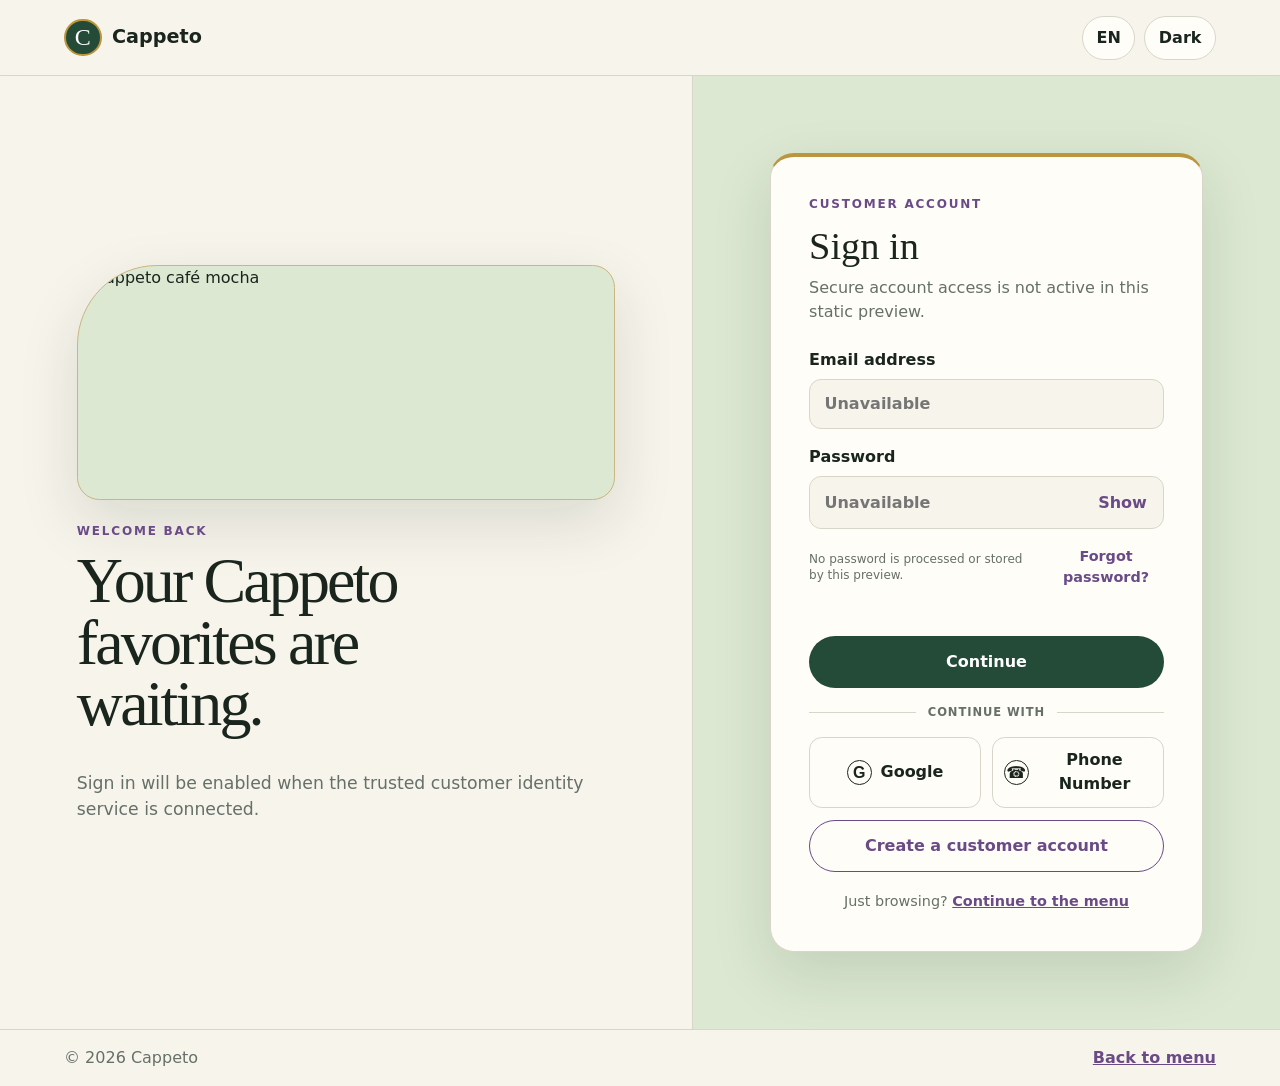
==== login.html @ 5b129218 "Harden storefront authentication and browser security" ====
<!doctype html>
<html lang="en" data-theme="light">
<head>
<meta charset="utf-8">
<meta name="viewport" content="width=device-width,initial-scale=1,viewport-fit=cover">
<meta http-equiv="Content-Security-Policy" content="default-src 'self'; img-src 'self' https://unike0dd.github.io data:; connect-src 'self' https://unike0dd.github.io; script-src 'self'; style-src 'self'; font-src 'self'; object-src 'none'; base-uri 'none'; form-action 'self'; upgrade-insecure-requests">
<meta name="referrer" content="strict-origin-when-cross-origin">
<meta name="theme-color" content="#f7f4eb">
<meta name="application-name" content="Cappeto Consumer">
<meta name="author" content="Cappeto">
<meta name="format-detection" content="telephone=no">
<meta name="color-scheme" content="light dark">
<meta name="description" content="Sign in to the inclusive bilingual Cappeto ordering experience for local food businesses.">
<meta name="robots" content="noindex,nofollow,noarchive">
<meta property="og:type" content="website">
<meta property="og:site_name" content="Cappeto">
<meta property="og:title" content="Cappeto · Customer sign in">
<meta property="og:description" content="Sign in to continue your Cappeto customer experience.">
<meta property="og:url" content="https://unike0dd.github.io/capetto-end-consumers/login.html">
<meta property="og:image" content="https://unike0dd.github.io/cappeto/assets/products/04-cappeto-cafe-mocha.webp">
<meta name="twitter:card" content="summary_large_image">
<link rel="canonical" href="https://unike0dd.github.io/capetto-end-consumers/login.html">
<title>Cappeto · Customer sign in</title>
<link rel="stylesheet" href="login.css?v=auth-boundary-3">
<link rel="stylesheet" href="adaptive.css?v=adaptive-1">
<script src="adaptive.js?v=adaptive-1" defer></script>
<script src="login.js?v=auth-boundary-3" defer></script>
</head>
<body>
<a class="skip" href="#loginCard" data-i18n="skip">Skip to sign in</a>
<header>
<a class="brand" href="./" aria-label="Cappeto home"><span>C</span><strong>Cappeto</strong></a>
<div class="preferences" aria-label="Display preferences">
<button id="language" type="button" aria-pressed="false" aria-label="Cambiar a español">EN</button>
<button id="theme" type="button" aria-pressed="false" aria-label="Switch to dark mode">Light</button>
</div>
</header>
<main>
<section class="welcome" aria-labelledby="welcomeTitle">
<div class="photo"><img src="https://unike0dd.github.io/cappeto/assets/products/04-cappeto-cafe-mocha.webp" alt="Cappeto café mocha" fetchpriority="high"></div>
<div class="welcome-copy">
<p class="eyebrow" data-i18n="eyebrow">WELCOME BACK</p>
<h1 id="welcomeTitle">Your Cappeto favorites are waiting.</h1>
<p data-i18n="welcomeCopy">Sign in to review your bag, save favorites, and enjoy a quicker checkout when customer accounts become available.</p>
</div>
</section>
<section class="panel">
<form class="card" id="loginCard" novalidate>
<div class="heading"><p class="eyebrow" data-i18n="account">CUSTOMER ACCOUNT</p><h2 data-i18n="signIn">Sign in</h2><p data-i18n="instruction">Enter the email and password connected to your account.</p></div>
<label><span data-i18n="email">Email address</span><input id="email" name="email" type="email" autocomplete="username" inputmode="email" required placeholder="you@example.com"></label>
<label><span data-i18n="password">Password</span><span class="password"><input id="password" name="password" type="password" autocomplete="current-password" minlength="8" required placeholder="Enter your password"><button id="showPassword" type="button" data-i18n="show" aria-label="Show password">Show</button></span></label>
<div class="options"><span class="session-note" data-i18n="sessionOnly">For your protection, sign-in lasts for this browser session only.</span><button class="text" id="forgot" type="button" data-i18n="forgot">Forgot password?</button></div>
<p class="message" id="message" role="status" aria-live="polite"></p>
<button class="primary" type="submit" data-i18n="continue">Continue</button>
<div class="divider provider-divider"><span data-i18n="continueWith">CONTINUE WITH</span></div>
<div class="provider-options" aria-label="Other sign-in methods">
  <button class="provider" id="googleLogin" type="button"><span class="provider-mark google-mark" aria-hidden="true">G</span><span data-i18n="google">Google</span></button>
  <button class="provider" id="phoneLogin" type="button"><span class="provider-mark" aria-hidden="true">☎</span><span data-i18n="phone">Phone Number</span></button>
</div>
<button class="secondary" id="create" type="button" data-i18n="create">Create a customer account</button>
<p class="browse"><span data-i18n="noAccount">Just browsing?</span> <a href="./" data-i18n="menu">Continue to the menu</a></p>
</form>
</section>
</main>
<footer><span>© 2026 Cappeto</span><a href="./" data-i18n="back">Back to menu</a></footer>
</body></html>
---- login.css ----
:root{--bg:#f7f4eb;--surface:#fffdf7;--ink:#19251d;--muted:#657068;--green:#234b38;--soft:#dce8d1;--purple:#6a4b87;--gold:#bc953f;--line:#d8d6c9;--danger:#a12d2d;--shadow:0 22px 60px rgba(27,44,34,.13)}*{box-sizing:border-box}html{min-height:100%;color-scheme:light}body{min-height:100vh;margin:0;background:var(--bg);color:var(--ink);font-family:Inter,ui-sans-serif,system-ui,-apple-system,"Segoe UI",sans-serif;line-height:1.5}button,input{font:inherit}.skip{position:fixed;top:-5rem;left:1rem;z-index:10;padding:.75rem 1rem;background:var(--ink);color:var(--surface);border-radius:.6rem}.skip:focus{top:1rem}header{min-height:4.75rem;display:flex;align-items:center;justify-content:space-between;gap:1rem;padding:.8rem clamp(1rem,5vw,4.5rem);border-bottom:1px solid var(--line);background:color-mix(in srgb,var(--bg) 92%,transparent);backdrop-filter:blur(15px)}.brand{display:flex;align-items:center;gap:.65rem;color:var(--ink);text-decoration:none;font-size:1.2rem}.brand span{background-repeat:no-repeat;background-position:center;background-size:cover;display:grid;place-items:center;width:2.35rem;height:2.35rem;border-radius:50%;background:var(--green);color:#fff;border:2px solid var(--gold);font:1.5rem Georgia,serif}.preferences{display:flex;gap:.55rem}.preferences button,.password button,.text{border:0;cursor:pointer;color:var(--ink)}.preferences button{min-height:2.75rem;padding:.55rem .85rem;border:1px solid var(--line);border-radius:99px;background:var(--surface);font-weight:700}main{min-height:calc(100vh - 8.5rem);display:grid;grid-template-columns:minmax(20rem,1fr) minmax(23rem,.85fr);max-width:1400px;margin:auto}.welcome,.panel{padding:clamp(2rem,6vw,6rem)}.welcome{display:flex;flex-direction:column;justify-content:center;gap:1.35rem}.eyebrow{margin:0 0 .65rem;color:var(--purple);font-size:.75rem;font-weight:850;letter-spacing:.15em}.welcome h1{max-width:11ch;margin:0 0 1.2rem;font:clamp(2.7rem,5vw,5.7rem)/.96 Georgia,serif;letter-spacing:-.045em}.welcome-copy>p:not(.eyebrow){max-width:37rem;color:var(--muted);font-size:1.08rem}.photo{max-width:38rem;aspect-ratio:16/7;margin-top:0;overflow:hidden;border:1px solid color-mix(in srgb,var(--gold) 50%,var(--line));border-radius:5rem 1.4rem 1.4rem 1.4rem;box-shadow:var(--shadow);background:var(--soft)}.photo img{width:100%;height:100%;object-fit:cover}.welcome-copy{display:flex;flex-direction:column}.welcome-copy h1{order:1}.welcome-copy .eyebrow{order:0}.welcome-copy>p:last-child{order:2}.panel{display:grid;place-items:center;background:var(--soft);border-left:1px solid var(--line)}.card{width:min(100%,31rem);padding:clamp(1.4rem,4vw,2.4rem);background:var(--surface);border:1px solid var(--line);border-top:4px solid var(--gold);border-radius:1.5rem;box-shadow:var(--shadow)}.heading h2{margin:.1rem 0 .5rem;font:2.4rem Georgia,serif}.heading>p:last-child{color:var(--muted);margin:0 0 1.5rem}.card>label{display:grid;gap:.45rem;margin:1rem 0;font-weight:750}.card input[type=email],.card input[type=password]{width:100%;min-height:3.15rem;padding:.75rem .9rem;border:1px solid var(--line);border-radius:.75rem;background:var(--bg);color:var(--ink)}input:focus-visible,button:focus-visible,a:focus-visible{outline:3px solid color-mix(in srgb,var(--purple) 38%,transparent);outline-offset:2px}.password{display:grid;grid-template-columns:1fr auto;align-items:center;border:1px solid var(--line);border-radius:.75rem;background:var(--bg);overflow:hidden}.password input[type=password],.password input[type=text]{border:0}.password button{height:100%;padding:0 1rem;background:transparent;font-weight:750;color:var(--purple)}.options{display:flex;align-items:center;justify-content:space-between;gap:1rem;margin:.8rem 0 1rem;font-size:.9rem}.text{background:transparent;color:var(--purple);font-weight:750}.message{min-height:1.5rem;margin:.4rem 0;color:var(--danger);font-size:.9rem}.primary,.secondary{width:100%;min-height:3.2rem;padding:.75rem 1rem;border-radius:99px;font-weight:800;cursor:pointer}.primary{border:0;background:var(--green);color:#fff}.primary:hover{background:var(--purple)}.secondary{border:1px solid var(--purple);background:transparent;color:var(--purple)}.divider{display:flex;align-items:center;gap:.75rem;margin:1rem 0;color:var(--muted);font-size:.85rem}.divider:before,.divider:after{content:"";height:1px;flex:1;background:var(--line)}.provider-divider span{font-size:.72rem;font-weight:800;letter-spacing:.08em;white-space:nowrap}.browse{text-align:center;color:var(--muted);font-size:.9rem;margin:1.2rem 0 0}.browse a,footer a{color:var(--purple);font-weight:750}footer{display:flex;justify-content:space-between;gap:1rem;padding:1rem clamp(1rem,5vw,4.5rem);color:var(--muted);border-top:1px solid var(--line)}html[data-theme=dark]{--bg:#101812;--surface:#19241c;--ink:#f5f1e7;--muted:#b7c0b8;--green:#5e936e;--soft:#293e2e;--purple:#c09bdc;--gold:#d2ae59;--line:#3c4b40;--danger:#ffaaaa;--shadow:0 22px 60px rgba(0,0,0,.34);color-scheme:dark}@media(max-width:850px){main{grid-template-columns:1fr}.welcome{padding-bottom:2rem}.welcome h1{font-size:clamp(2.7rem,9vw,4.8rem)}.photo{aspect-ratio:16/6}.panel{border-left:0;border-top:1px solid var(--line);padding-top:2.5rem}}@media(max-width:480px){header{align-items:flex-start}.brand strong{display:none}.preferences{flex-wrap:wrap;justify-content:flex-end}.preferences button{font-size:.78rem;padding:.5rem .65rem}.welcome,.panel{padding:2rem 1rem}.photo{aspect-ratio:4/3;border-radius:3rem 1rem 1rem}.card{padding:1.25rem}.options{align-items:flex-start;flex-direction:column}.welcome h1{font-size:3rem}footer{flex-direction:column;text-align:center}}@media(prefers-reduced-motion:reduce){*{scroll-behavior:auto!important;transition:none!important}}@media(forced-colors:active){.primary,.secondary,.preferences button,.provider{border:2px solid ButtonText}}.provider-options{display:grid;grid-template-columns:repeat(2,minmax(0,1fr));gap:.65rem;margin-bottom:.8rem}.provider{display:flex;align-items:center;justify-content:center;gap:.55rem;width:100%;min-height:3rem;padding:.65rem .7rem;border:1px solid var(--line);border-radius:.8rem;background:var(--surface);color:var(--ink);font-weight:750;cursor:pointer}.provider:hover,.provider:focus-visible{border-color:var(--gold);background:var(--purple);color:#fff;box-shadow:inset 0 0 0 1px var(--gold)}.provider-mark{display:grid;place-items:center;flex:0 0 auto;width:1.55rem;height:1.55rem;border:1px solid currentColor;border-radius:50%;font-weight:850}.google-mark{font-family:Arial,sans-serif}.session-note{max-width:24rem;color:var(--muted);font-size:.75rem;line-height:1.35}@media(max-width:540px){.options{align-items:flex-start;flex-direction:column}.options .text{align-self:flex-end}.provider-options{grid-template-columns:1fr}}
---- adaptive.css ----
/* Shared responsive and zoom-reflow layer for storefront and sign-in */:root{--viewport-block:100dvh;--adaptive-gap:clamp(.75rem,2vw,1.5rem)}html{overflow-x:hidden;text-size-adjust:100%;-webkit-text-size-adjust:100%}body{min-width:0;overflow-x:hidden}img,svg{max-width:100%}button,a,input{min-width:0}.sr-only{position:absolute!important;width:1px!important;height:1px!important;padding:0!important;margin:-1px!important;overflow:hidden!important;clip:rect(0,0,0,0)!important;white-space:nowrap!important;border:0!important}.bag{display:inline-flex;align-items:center;justify-content:center;gap:.4rem}.bag-icon{width:1.35rem;height:1.35rem;fill:none;stroke:currentColor;stroke-width:1.8;stroke-linecap:round;stroke-linejoin:round;flex:none}.drawer{max-height:var(--viewport-block);max-height:100dvh;overflow:hidden;overscroll-behavior:contain}.bag-lines{min-height:0;overflow-y:auto!important;overscroll-behavior:contain;-webkit-overflow-scrolling:touch;scrollbar-gutter:stable}.drawer-head,.totals,.checkout,.drawer>.primary{flex:0 0 auto}
@media (max-width:1200px){.grid{grid-template-columns:repeat(3,minmax(0,1fr))}}
@media (max-width:900px){.grid{grid-template-columns:repeat(2,minmax(0,1fr))}.topbar{gap:.75rem}}
@media (max-width:760px){.drawer{inset:0 0 0 auto;width:min(100%,32rem);padding:max(1rem,env(safe-area-inset-top)) max(1rem,env(safe-area-inset-right)) max(1rem,env(safe-area-inset-bottom)) max(1rem,env(safe-area-inset-left))}.bag-lines{padding-block:.65rem}.topbar{max-width:100%}}
@media (max-width:480px){.grid{grid-template-columns:1fr}.bag{min-height:2.75rem}.menu{padding-inline:1rem}.drawer{width:100%}}
/* Browser zoom creates a smaller CSS viewport; these rules force clean 250% reflow. */@media (max-width:640px){.topbar{grid-template-columns:minmax(0,1fr) auto}main{min-width:0}.welcome,.panel{min-width:0}.card{max-width:100%}}
@media (max-width:360px){header{padding-inline:.65rem}.preferences{gap:.3rem}.preferences button{min-height:2.75rem;padding:.45rem .6rem}.welcome h1{font-size:clamp(2.25rem,15vw,3rem)}.card{border-radius:1rem}.options{width:100%}}
@media (orientation:landscape) and (max-height:600px){.drawer{height:100dvh}.welcome,.panel{padding-block:1.25rem}}
@media (prefers-reduced-motion:reduce){html{scroll-behavior:auto}.drawer{transition:none!important}}

/* Clean carousel navigation: one standalone chevron per side, no circular button treatment. */.carousel-arrow{width:3rem!important;height:4rem!important;border:0!important;border-radius:0!important;background:transparent!important;box-shadow:none!important;color:var(--green)!important;overflow:visible!important}.carousel-arrow svg{display:block!important;width:2.5rem!important;height:2.5rem!important;fill:none!important;stroke:currentColor!important;stroke-width:2!important;stroke-linecap:square!important;stroke-linejoin:miter!important}.carousel-arrow::before,.carousel-arrow::after{content:none!important;display:none!important}.carousel-arrow:not(:disabled):hover,.carousel-arrow:not(:disabled):focus-visible,.carousel-arrow.is-clicked{background:transparent!important;color:var(--purple)!important;box-shadow:none!important;transform:scale(1.08)!important}.carousel-arrow:focus-visible{outline:2px solid var(--gold)!important;outline-offset:4px!important}.carousel-arrow:disabled{background:transparent!important;box-shadow:none!important;opacity:.28!important}
@media(max-width:760px){.carousel-arrow{width:3rem!important;height:4rem!important}.carousel-arrow svg{width:2.25rem!important;height:2.25rem!important}}
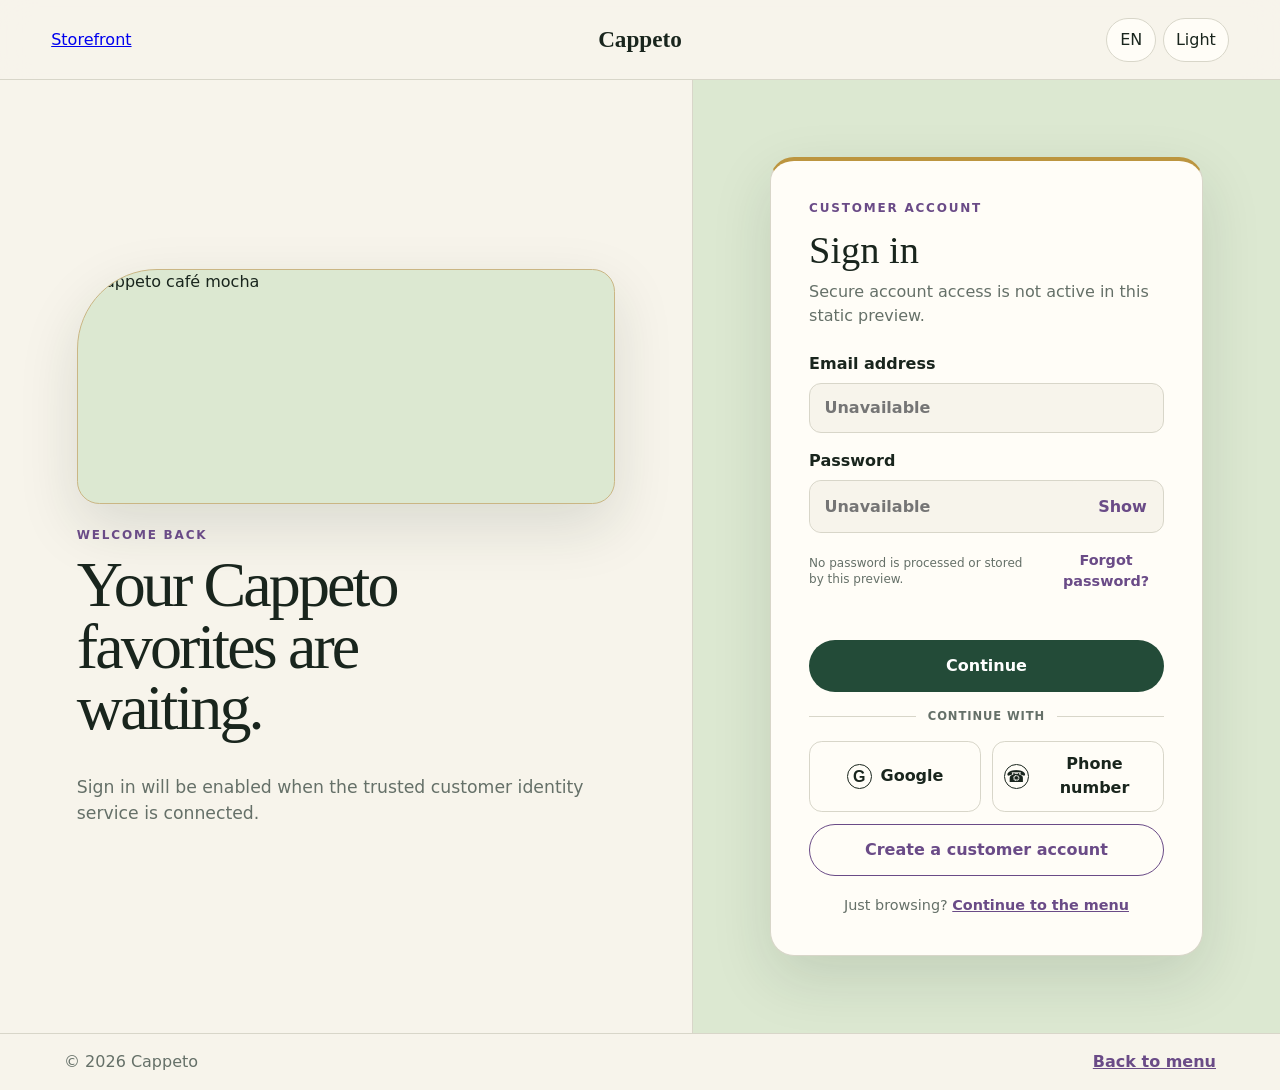
==== commit c4d60cde: "Fix public i18n and standardize shared header" ====
--- a/login.html
+++ b/login.html
@@ -22,45 +22,50 @@
 <link rel="canonical" href="https://unike0dd.github.io/capetto-end-consumers/login.html">
 <title>Cappeto · Customer sign in</title>
 <link rel="stylesheet" href="login.css?v=auth-boundary-3">
+<link rel="stylesheet" href="public-header.css?v=shared-header-1">
 <link rel="stylesheet" href="adaptive.css?v=adaptive-1">
 <script src="adaptive.js?v=adaptive-1" defer></script>
-<script src="login.js?v=auth-boundary-3" defer></script>
+<script src="public-i18n.js?v=shared-i18n-1" defer></script>
+<script src="login.js?v=shared-i18n-1" defer></script>
 </head>
 <body>
-<a class="skip" href="#loginCard" data-i18n="skip">Skip to sign in</a>
-<header>
-<a class="brand" href="./" aria-label="Cappeto home"><span>C</span><strong>Cappeto</strong></a>
-<div class="preferences" aria-label="Display preferences">
-<button id="language" type="button" aria-pressed="false" aria-label="Cambiar a español">EN</button>
-<button id="theme" type="button" aria-pressed="false" aria-label="Switch to dark mode">Light</button>
-</div>
+<a class="skip" href="#loginCard" data-i18n="skipSignIn">Skip to sign in</a>
+<header class="public-header">
+  <a class="public-header__action" href="./" data-i18n="storefront">Storefront</a>
+  <a class="public-header__brand" href="./" data-i18n-aria-label="homeLabel" aria-label="Cappeto home">Cappeto</a>
+  <div class="public-header__controls">
+    <div class="public-header__preferences" role="group" data-i18n-aria-label="languageGroup" aria-label="Language and appearance">
+      <button class="public-header__button" data-language-control id="language" type="button" aria-pressed="false">EN</button>
+      <button class="public-header__button" data-theme-control id="theme" type="button" aria-pressed="false">Light</button>
+    </div>
+  </div>
 </header>
 <main>
 <section class="welcome" aria-labelledby="welcomeTitle">
-<div class="photo"><img src="https://unike0dd.github.io/cappeto/assets/products/04-cappeto-cafe-mocha.webp" alt="Cappeto café mocha" fetchpriority="high"></div>
+<div class="photo"><img src="https://unike0dd.github.io/cappeto/assets/products/04-cappeto-cafe-mocha.webp" data-i18n-alt="mochaAlt" alt="Cappeto café mocha" fetchpriority="high"></div>
 <div class="welcome-copy">
-<p class="eyebrow" data-i18n="eyebrow">WELCOME BACK</p>
-<h1 id="welcomeTitle">Your Cappeto favorites are waiting.</h1>
+<p class="eyebrow" data-i18n="welcomeBack">WELCOME BACK</p>
+<h1 id="welcomeTitle" data-i18n="welcomeTitle">Your Cappeto favorites are waiting.</h1>
 <p data-i18n="welcomeCopy">Sign in to review your bag, save favorites, and enjoy a quicker checkout when customer accounts become available.</p>
 </div>
 </section>
 <section class="panel">
 <form class="card" id="loginCard" novalidate>
-<div class="heading"><p class="eyebrow" data-i18n="account">CUSTOMER ACCOUNT</p><h2 data-i18n="signIn">Sign in</h2><p data-i18n="instruction">Enter the email and password connected to your account.</p></div>
-<label><span data-i18n="email">Email address</span><input id="email" name="email" type="email" autocomplete="username" inputmode="email" required placeholder="you@example.com"></label>
-<label><span data-i18n="password">Password</span><span class="password"><input id="password" name="password" type="password" autocomplete="current-password" minlength="8" required placeholder="Enter your password"><button id="showPassword" type="button" data-i18n="show" aria-label="Show password">Show</button></span></label>
+<div class="heading"><p class="eyebrow" data-i18n="customerAccount">CUSTOMER ACCOUNT</p><h2 data-i18n="signIn">Sign in</h2><p data-i18n="instruction">Enter the email and password connected to your account.</p></div>
+<label><span data-i18n="email">Email address</span><input id="email" name="email" type="email" autocomplete="username" inputmode="email" required data-i18n-placeholder="unavailablePlaceholder" placeholder="Unavailable"></label>
+<label><span data-i18n="password">Password</span><span class="password"><input id="password" name="password" type="password" autocomplete="current-password" minlength="8" required data-i18n-placeholder="unavailablePlaceholder" placeholder="Unavailable"><button id="showPassword" type="button" data-i18n="show" aria-label="Show password">Show</button></span></label>
 <div class="options"><span class="session-note" data-i18n="sessionOnly">For your protection, sign-in lasts for this browser session only.</span><button class="text" id="forgot" type="button" data-i18n="forgot">Forgot password?</button></div>
 <p class="message" id="message" role="status" aria-live="polite"></p>
 <button class="primary" type="submit" data-i18n="continue">Continue</button>
 <div class="divider provider-divider"><span data-i18n="continueWith">CONTINUE WITH</span></div>
-<div class="provider-options" aria-label="Other sign-in methods">
+<div class="provider-options" data-i18n-aria-label="otherMethods" aria-label="Other sign-in methods">
   <button class="provider" id="googleLogin" type="button"><span class="provider-mark google-mark" aria-hidden="true">G</span><span data-i18n="google">Google</span></button>
-  <button class="provider" id="phoneLogin" type="button"><span class="provider-mark" aria-hidden="true">☎</span><span data-i18n="phone">Phone Number</span></button>
+  <button class="provider" id="phoneLogin" type="button"><span class="provider-mark" aria-hidden="true">☎</span><span data-i18n="phone">Phone number</span></button>
 </div>
-<button class="secondary" id="create" type="button" data-i18n="create">Create a customer account</button>
-<p class="browse"><span data-i18n="noAccount">Just browsing?</span> <a href="./" data-i18n="menu">Continue to the menu</a></p>
+<button class="secondary" id="create" type="button" data-i18n="createCustomer">Create a customer account</button>
+<p class="browse"><span data-i18n="justBrowsing">Just browsing?</span> <a href="./" data-i18n="continueMenu">Continue to the menu</a></p>
 </form>
 </section>
 </main>
-<footer><span>© 2026 Cappeto</span><a href="./" data-i18n="back">Back to menu</a></footer>
+<footer><span>© 2026 Cappeto</span><a href="./" data-i18n="backMenu">Back to menu</a></footer>
 </body></html>
--- a/public-header.css
+++ b/public-header.css
@@ -0,0 +1,4 @@
+.public-header{position:sticky;top:0;z-index:20;display:grid;grid-template-columns:minmax(0,1fr) auto minmax(0,1fr);align-items:center;gap:clamp(.6rem,2vw,1.5rem);min-height:5rem;padding:.75rem clamp(1rem,4vw,4.5rem);border-bottom:1px solid var(--line);background:color-mix(in srgb,var(--bg) 92%,transparent);backdrop-filter:blur(16px)}
+.public-header__action{grid-column:1;justify-self:start;min-width:0}.public-header .public-header__brand{position:static;grid-column:2;justify-self:center;max-width:none;color:var(--ink);font:700 clamp(1.15rem,2vw,1.45rem)/1.2 Georgia,serif;text-decoration:none;white-space:nowrap;transform:none}.public-header__controls{grid-column:3;justify-self:end;display:flex;align-items:center;gap:.45rem}.public-header__preferences{display:flex;align-items:center;gap:.4rem}.public-header__button{min-width:3.15rem;min-height:2.75rem;padding:.5rem .75rem;border:1px solid var(--line);border-radius:99px;background:var(--surface);color:var(--ink);font:700 1rem/1.2 inherit;cursor:pointer}.public-header__button:focus-visible,.public-header__action:focus-visible,.public-header__brand:focus-visible{outline:3px solid color-mix(in srgb,var(--purple) 38%,transparent);outline-offset:3px}
+@media(max-width:600px){.public-header{position:relative;grid-template-columns:minmax(0,1fr) auto;grid-template-areas:"brand controls" "action action";gap:.55rem;padding:.65rem 1rem}.public-header__brand{grid-area:brand;justify-self:start}.public-header__controls{grid-area:controls}.public-header__action{grid-area:action;justify-self:start}.public-header__button{min-width:2.8rem;padding:.45rem .6rem;font-size:.82rem}}
+@media(max-width:360px){.public-header{padding-inline:.65rem}.public-header__controls,.public-header__preferences{gap:.25rem}.public-header__button{min-width:2.65rem;padding-inline:.45rem}}
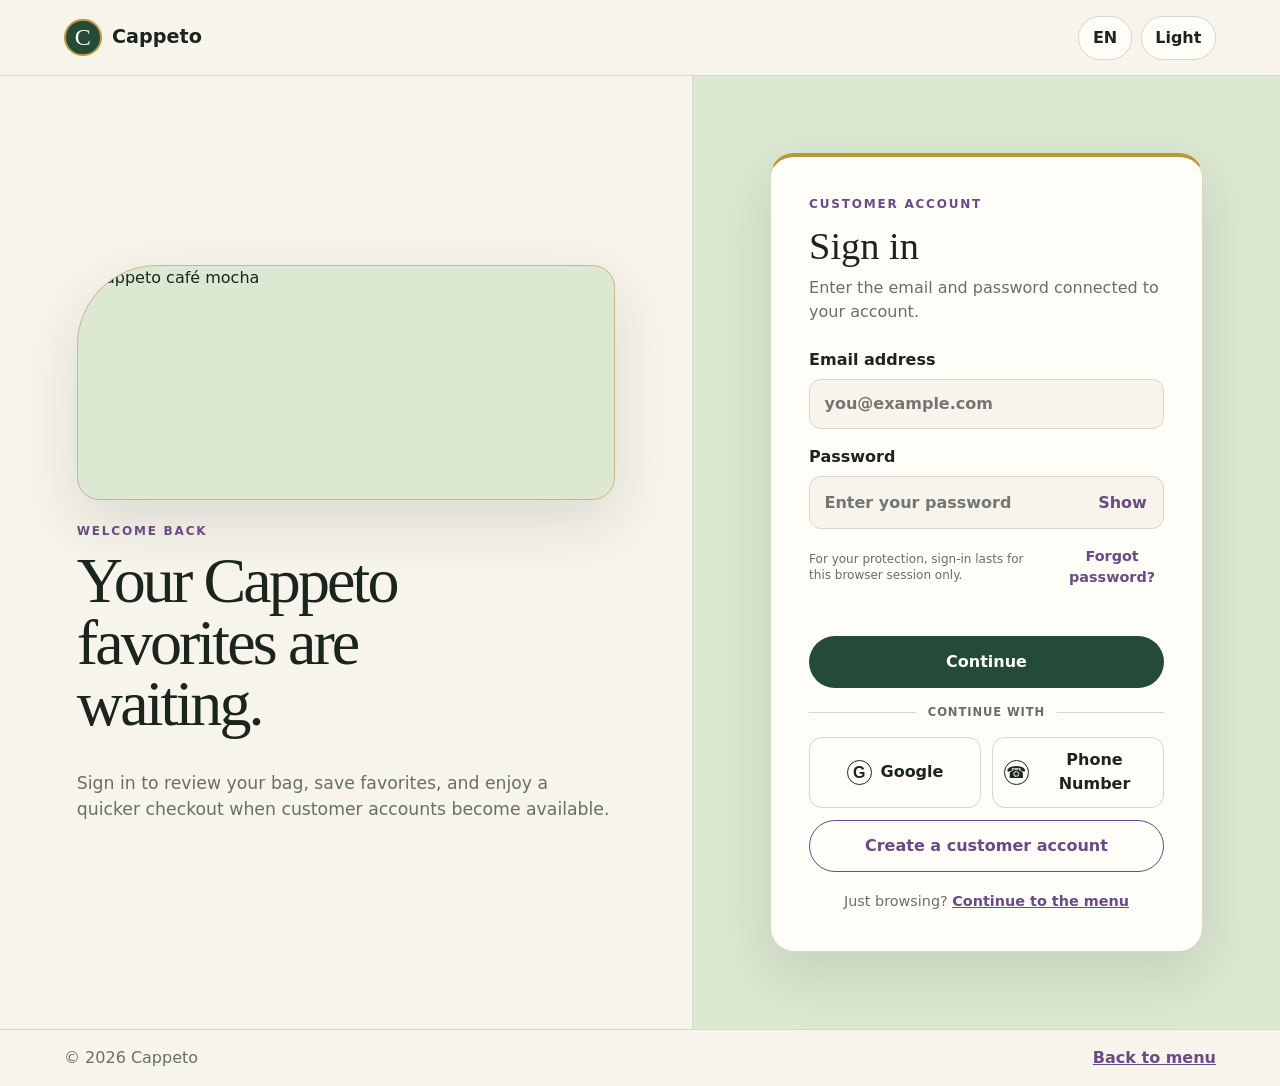
==== commit 0231fb3b: "Fix mobile public header and skip-link stacking" ====
--- a/login.html
+++ b/login.html
@@ -22,50 +22,46 @@
 <link rel="canonical" href="https://unike0dd.github.io/capetto-end-consumers/login.html">
 <title>Cappeto · Customer sign in</title>
 <link rel="stylesheet" href="login.css?v=auth-boundary-3">
-<link rel="stylesheet" href="public-header.css?v=shared-header-1">
 <link rel="stylesheet" href="adaptive.css?v=adaptive-1">
+<link rel="stylesheet" href="public-header.css?v=review-28">
 <script src="adaptive.js?v=adaptive-1" defer></script>
-<script src="public-i18n.js?v=shared-i18n-1" defer></script>
-<script src="login.js?v=shared-i18n-1" defer></script>
+<script src="login.js?v=auth-boundary-3" defer></script>
 </head>
 <body>
-<a class="skip" href="#loginCard" data-i18n="skipSignIn">Skip to sign in</a>
+<a class="skip" href="#loginCard" data-i18n="skip">Skip to sign in</a>
 <header class="public-header">
-  <a class="public-header__action" href="./" data-i18n="storefront">Storefront</a>
-  <a class="public-header__brand" href="./" data-i18n-aria-label="homeLabel" aria-label="Cappeto home">Cappeto</a>
-  <div class="public-header__controls">
-    <div class="public-header__preferences" role="group" data-i18n-aria-label="languageGroup" aria-label="Language and appearance">
-      <button class="public-header__button" data-language-control id="language" type="button" aria-pressed="false">EN</button>
-      <button class="public-header__button" data-theme-control id="theme" type="button" aria-pressed="false">Light</button>
-    </div>
-  </div>
+<a class="brand public-header__brand" href="./" aria-label="Cappeto home"><span>C</span><strong>Cappeto</strong></a>
+<div class="preferences public-header__controls" aria-label="Display preferences">
+<button id="language" type="button" aria-pressed="false" aria-label="Cambiar a español">EN</button>
+<button id="theme" type="button" aria-pressed="false" aria-label="Switch to dark mode">Light</button>
+</div>
 </header>
 <main>
 <section class="welcome" aria-labelledby="welcomeTitle">
-<div class="photo"><img src="https://unike0dd.github.io/cappeto/assets/products/04-cappeto-cafe-mocha.webp" data-i18n-alt="mochaAlt" alt="Cappeto café mocha" fetchpriority="high"></div>
+<div class="photo"><img src="https://unike0dd.github.io/cappeto/assets/products/04-cappeto-cafe-mocha.webp" alt="Cappeto café mocha" fetchpriority="high"></div>
 <div class="welcome-copy">
-<p class="eyebrow" data-i18n="welcomeBack">WELCOME BACK</p>
-<h1 id="welcomeTitle" data-i18n="welcomeTitle">Your Cappeto favorites are waiting.</h1>
+<p class="eyebrow" data-i18n="eyebrow">WELCOME BACK</p>
+<h1 id="welcomeTitle">Your Cappeto favorites are waiting.</h1>
 <p data-i18n="welcomeCopy">Sign in to review your bag, save favorites, and enjoy a quicker checkout when customer accounts become available.</p>
 </div>
 </section>
 <section class="panel">
 <form class="card" id="loginCard" novalidate>
-<div class="heading"><p class="eyebrow" data-i18n="customerAccount">CUSTOMER ACCOUNT</p><h2 data-i18n="signIn">Sign in</h2><p data-i18n="instruction">Enter the email and password connected to your account.</p></div>
-<label><span data-i18n="email">Email address</span><input id="email" name="email" type="email" autocomplete="username" inputmode="email" required data-i18n-placeholder="unavailablePlaceholder" placeholder="Unavailable"></label>
-<label><span data-i18n="password">Password</span><span class="password"><input id="password" name="password" type="password" autocomplete="current-password" minlength="8" required data-i18n-placeholder="unavailablePlaceholder" placeholder="Unavailable"><button id="showPassword" type="button" data-i18n="show" aria-label="Show password">Show</button></span></label>
+<div class="heading"><p class="eyebrow" data-i18n="account">CUSTOMER ACCOUNT</p><h2 data-i18n="signIn">Sign in</h2><p data-i18n="instruction">Enter the email and password connected to your account.</p></div>
+<label><span data-i18n="email">Email address</span><input id="email" name="email" type="email" autocomplete="username" inputmode="email" required placeholder="you@example.com"></label>
+<label><span data-i18n="password">Password</span><span class="password"><input id="password" name="password" type="password" autocomplete="current-password" minlength="8" required placeholder="Enter your password"><button id="showPassword" type="button" data-i18n="show" aria-label="Show password">Show</button></span></label>
 <div class="options"><span class="session-note" data-i18n="sessionOnly">For your protection, sign-in lasts for this browser session only.</span><button class="text" id="forgot" type="button" data-i18n="forgot">Forgot password?</button></div>
 <p class="message" id="message" role="status" aria-live="polite"></p>
 <button class="primary" type="submit" data-i18n="continue">Continue</button>
 <div class="divider provider-divider"><span data-i18n="continueWith">CONTINUE WITH</span></div>
-<div class="provider-options" data-i18n-aria-label="otherMethods" aria-label="Other sign-in methods">
+<div class="provider-options" aria-label="Other sign-in methods">
   <button class="provider" id="googleLogin" type="button"><span class="provider-mark google-mark" aria-hidden="true">G</span><span data-i18n="google">Google</span></button>
-  <button class="provider" id="phoneLogin" type="button"><span class="provider-mark" aria-hidden="true">☎</span><span data-i18n="phone">Phone number</span></button>
+  <button class="provider" id="phoneLogin" type="button"><span class="provider-mark" aria-hidden="true">☎</span><span data-i18n="phone">Phone Number</span></button>
 </div>
-<button class="secondary" id="create" type="button" data-i18n="createCustomer">Create a customer account</button>
-<p class="browse"><span data-i18n="justBrowsing">Just browsing?</span> <a href="./" data-i18n="continueMenu">Continue to the menu</a></p>
+<button class="secondary" id="create" type="button" data-i18n="create">Create a customer account</button>
+<p class="browse"><span data-i18n="noAccount">Just browsing?</span> <a href="./" data-i18n="menu">Continue to the menu</a></p>
 </form>
 </section>
 </main>
-<footer><span>© 2026 Cappeto</span><a href="./" data-i18n="backMenu">Back to menu</a></footer>
+<footer><span>© 2026 Cappeto</span><a href="./" data-i18n="back">Back to menu</a></footer>
 </body></html>
--- a/login.css
+++ b/login.css
@@ -1 +1 @@
-:root{--bg:#f7f4eb;--surface:#fffdf7;--ink:#19251d;--muted:#657068;--green:#234b38;--soft:#dce8d1;--purple:#6a4b87;--gold:#bc953f;--line:#d8d6c9;--danger:#a12d2d;--shadow:0 22px 60px rgba(27,44,34,.13)}*{box-sizing:border-box}html{min-height:100%;color-scheme:light}body{min-height:100vh;margin:0;background:var(--bg);color:var(--ink);font-family:Inter,ui-sans-serif,system-ui,-apple-system,"Segoe UI",sans-serif;line-height:1.5}button,input{font:inherit}.skip{position:fixed;top:-5rem;left:1rem;z-index:10;padding:.75rem 1rem;background:var(--ink);color:var(--surface);border-radius:.6rem}.skip:focus{top:1rem}header{min-height:4.75rem;display:flex;align-items:center;justify-content:space-between;gap:1rem;padding:.8rem clamp(1rem,5vw,4.5rem);border-bottom:1px solid var(--line);background:color-mix(in srgb,var(--bg) 92%,transparent);backdrop-filter:blur(15px)}.brand{display:flex;align-items:center;gap:.65rem;color:var(--ink);text-decoration:none;font-size:1.2rem}.brand span{background-repeat:no-repeat;background-position:center;background-size:cover;display:grid;place-items:center;width:2.35rem;height:2.35rem;border-radius:50%;background:var(--green);color:#fff;border:2px solid var(--gold);font:1.5rem Georgia,serif}.preferences{display:flex;gap:.55rem}.preferences button,.password button,.text{border:0;cursor:pointer;color:var(--ink)}.preferences button{min-height:2.75rem;padding:.55rem .85rem;border:1px solid var(--line);border-radius:99px;background:var(--surface);font-weight:700}main{min-height:calc(100vh - 8.5rem);display:grid;grid-template-columns:minmax(20rem,1fr) minmax(23rem,.85fr);max-width:1400px;margin:auto}.welcome,.panel{padding:clamp(2rem,6vw,6rem)}.welcome{display:flex;flex-direction:column;justify-content:center;gap:1.35rem}.eyebrow{margin:0 0 .65rem;color:var(--purple);font-size:.75rem;font-weight:850;letter-spacing:.15em}.welcome h1{max-width:11ch;margin:0 0 1.2rem;font:clamp(2.7rem,5vw,5.7rem)/.96 Georgia,serif;letter-spacing:-.045em}.welcome-copy>p:not(.eyebrow){max-width:37rem;color:var(--muted);font-size:1.08rem}.photo{max-width:38rem;aspect-ratio:16/7;margin-top:0;overflow:hidden;border:1px solid color-mix(in srgb,var(--gold) 50%,var(--line));border-radius:5rem 1.4rem 1.4rem 1.4rem;box-shadow:var(--shadow);background:var(--soft)}.photo img{width:100%;height:100%;object-fit:cover}.welcome-copy{display:flex;flex-direction:column}.welcome-copy h1{order:1}.welcome-copy .eyebrow{order:0}.welcome-copy>p:last-child{order:2}.panel{display:grid;place-items:center;background:var(--soft);border-left:1px solid var(--line)}.card{width:min(100%,31rem);padding:clamp(1.4rem,4vw,2.4rem);background:var(--surface);border:1px solid var(--line);border-top:4px solid var(--gold);border-radius:1.5rem;box-shadow:var(--shadow)}.heading h2{margin:.1rem 0 .5rem;font:2.4rem Georgia,serif}.heading>p:last-child{color:var(--muted);margin:0 0 1.5rem}.card>label{display:grid;gap:.45rem;margin:1rem 0;font-weight:750}.card input[type=email],.card input[type=password]{width:100%;min-height:3.15rem;padding:.75rem .9rem;border:1px solid var(--line);border-radius:.75rem;background:var(--bg);color:var(--ink)}input:focus-visible,button:focus-visible,a:focus-visible{outline:3px solid color-mix(in srgb,var(--purple) 38%,transparent);outline-offset:2px}.password{display:grid;grid-template-columns:1fr auto;align-items:center;border:1px solid var(--line);border-radius:.75rem;background:var(--bg);overflow:hidden}.password input[type=password],.password input[type=text]{border:0}.password button{height:100%;padding:0 1rem;background:transparent;font-weight:750;color:var(--purple)}.options{display:flex;align-items:center;justify-content:space-between;gap:1rem;margin:.8rem 0 1rem;font-size:.9rem}.text{background:transparent;color:var(--purple);font-weight:750}.message{min-height:1.5rem;margin:.4rem 0;color:var(--danger);font-size:.9rem}.primary,.secondary{width:100%;min-height:3.2rem;padding:.75rem 1rem;border-radius:99px;font-weight:800;cursor:pointer}.primary{border:0;background:var(--green);color:#fff}.primary:hover{background:var(--purple)}.secondary{border:1px solid var(--purple);background:transparent;color:var(--purple)}.divider{display:flex;align-items:center;gap:.75rem;margin:1rem 0;color:var(--muted);font-size:.85rem}.divider:before,.divider:after{content:"";height:1px;flex:1;background:var(--line)}.provider-divider span{font-size:.72rem;font-weight:800;letter-spacing:.08em;white-space:nowrap}.browse{text-align:center;color:var(--muted);font-size:.9rem;margin:1.2rem 0 0}.browse a,footer a{color:var(--purple);font-weight:750}footer{display:flex;justify-content:space-between;gap:1rem;padding:1rem clamp(1rem,5vw,4.5rem);color:var(--muted);border-top:1px solid var(--line)}html[data-theme=dark]{--bg:#101812;--surface:#19241c;--ink:#f5f1e7;--muted:#b7c0b8;--green:#5e936e;--soft:#293e2e;--purple:#c09bdc;--gold:#d2ae59;--line:#3c4b40;--danger:#ffaaaa;--shadow:0 22px 60px rgba(0,0,0,.34);color-scheme:dark}@media(max-width:850px){main{grid-template-columns:1fr}.welcome{padding-bottom:2rem}.welcome h1{font-size:clamp(2.7rem,9vw,4.8rem)}.photo{aspect-ratio:16/6}.panel{border-left:0;border-top:1px solid var(--line);padding-top:2.5rem}}@media(max-width:480px){header{align-items:flex-start}.brand strong{display:none}.preferences{flex-wrap:wrap;justify-content:flex-end}.preferences button{font-size:.78rem;padding:.5rem .65rem}.welcome,.panel{padding:2rem 1rem}.photo{aspect-ratio:4/3;border-radius:3rem 1rem 1rem}.card{padding:1.25rem}.options{align-items:flex-start;flex-direction:column}.welcome h1{font-size:3rem}footer{flex-direction:column;text-align:center}}@media(prefers-reduced-motion:reduce){*{scroll-behavior:auto!important;transition:none!important}}@media(forced-colors:active){.primary,.secondary,.preferences button,.provider{border:2px solid ButtonText}}.provider-options{display:grid;grid-template-columns:repeat(2,minmax(0,1fr));gap:.65rem;margin-bottom:.8rem}.provider{display:flex;align-items:center;justify-content:center;gap:.55rem;width:100%;min-height:3rem;padding:.65rem .7rem;border:1px solid var(--line);border-radius:.8rem;background:var(--surface);color:var(--ink);font-weight:750;cursor:pointer}.provider:hover,.provider:focus-visible{border-color:var(--gold);background:var(--purple);color:#fff;box-shadow:inset 0 0 0 1px var(--gold)}.provider-mark{display:grid;place-items:center;flex:0 0 auto;width:1.55rem;height:1.55rem;border:1px solid currentColor;border-radius:50%;font-weight:850}.google-mark{font-family:Arial,sans-serif}.session-note{max-width:24rem;color:var(--muted);font-size:.75rem;line-height:1.35}@media(max-width:540px){.options{align-items:flex-start;flex-direction:column}.options .text{align-self:flex-end}.provider-options{grid-template-columns:1fr}}+:root{--bg:#f7f4eb;--surface:#fffdf7;--ink:#19251d;--muted:#657068;--green:#234b38;--soft:#dce8d1;--purple:#6a4b87;--gold:#bc953f;--line:#d8d6c9;--danger:#a12d2d;--shadow:0 22px 60px rgba(27,44,34,.13)}*{box-sizing:border-box}html{min-height:100%;color-scheme:light}body{min-height:100vh;margin:0;background:var(--bg);color:var(--ink);font-family:Inter,ui-sans-serif,system-ui,-apple-system,"Segoe UI",sans-serif;line-height:1.5}button,input{font:inherit}.skip{position:fixed;top:-5rem;left:1rem;z-index:30;padding:.75rem 1rem;background:var(--ink);color:var(--surface);border-radius:.6rem}.skip:focus{top:1rem}header{min-height:4.75rem;display:flex;align-items:center;justify-content:space-between;gap:1rem;padding:.8rem clamp(1rem,5vw,4.5rem);border-bottom:1px solid var(--line);background:color-mix(in srgb,var(--bg) 92%,transparent);backdrop-filter:blur(15px)}.brand{display:flex;align-items:center;gap:.65rem;color:var(--ink);text-decoration:none;font-size:1.2rem}.brand span{background-repeat:no-repeat;background-position:center;background-size:cover;display:grid;place-items:center;width:2.35rem;height:2.35rem;border-radius:50%;background:var(--green);color:#fff;border:2px solid var(--gold);font:1.5rem Georgia,serif}.preferences{display:flex;gap:.55rem}.preferences button,.password button,.text{border:0;cursor:pointer;color:var(--ink)}.preferences button{min-height:2.75rem;padding:.55rem .85rem;border:1px solid var(--line);border-radius:99px;background:var(--surface);font-weight:700}main{min-height:calc(100vh - 8.5rem);display:grid;grid-template-columns:minmax(20rem,1fr) minmax(23rem,.85fr);max-width:1400px;margin:auto}.welcome,.panel{padding:clamp(2rem,6vw,6rem)}.welcome{display:flex;flex-direction:column;justify-content:center;gap:1.35rem}.eyebrow{margin:0 0 .65rem;color:var(--purple);font-size:.75rem;font-weight:850;letter-spacing:.15em}.welcome h1{max-width:11ch;margin:0 0 1.2rem;font:clamp(2.7rem,5vw,5.7rem)/.96 Georgia,serif;letter-spacing:-.045em}.welcome-copy>p:not(.eyebrow){max-width:37rem;color:var(--muted);font-size:1.08rem}.photo{max-width:38rem;aspect-ratio:16/7;margin-top:0;overflow:hidden;border:1px solid color-mix(in srgb,var(--gold) 50%,var(--line));border-radius:5rem 1.4rem 1.4rem 1.4rem;box-shadow:var(--shadow);background:var(--soft)}.photo img{width:100%;height:100%;object-fit:cover}.welcome-copy{display:flex;flex-direction:column}.welcome-copy h1{order:1}.welcome-copy .eyebrow{order:0}.welcome-copy>p:last-child{order:2}.panel{display:grid;place-items:center;background:var(--soft);border-left:1px solid var(--line)}.card{width:min(100%,31rem);padding:clamp(1.4rem,4vw,2.4rem);background:var(--surface);border:1px solid var(--line);border-top:4px solid var(--gold);border-radius:1.5rem;box-shadow:var(--shadow)}.heading h2{margin:.1rem 0 .5rem;font:2.4rem Georgia,serif}.heading>p:last-child{color:var(--muted);margin:0 0 1.5rem}.card>label{display:grid;gap:.45rem;margin:1rem 0;font-weight:750}.card input[type=email],.card input[type=password]{width:100%;min-height:3.15rem;padding:.75rem .9rem;border:1px solid var(--line);border-radius:.75rem;background:var(--bg);color:var(--ink)}input:focus-visible,button:focus-visible,a:focus-visible{outline:3px solid color-mix(in srgb,var(--purple) 38%,transparent);outline-offset:2px}.password{display:grid;grid-template-columns:1fr auto;align-items:center;border:1px solid var(--line);border-radius:.75rem;background:var(--bg);overflow:hidden}.password input[type=password],.password input[type=text]{border:0}.password button{height:100%;padding:0 1rem;background:transparent;font-weight:750;color:var(--purple)}.options{display:flex;align-items:center;justify-content:space-between;gap:1rem;margin:.8rem 0 1rem;font-size:.9rem}.text{background:transparent;color:var(--purple);font-weight:750}.message{min-height:1.5rem;margin:.4rem 0;color:var(--danger);font-size:.9rem}.primary,.secondary{width:100%;min-height:3.2rem;padding:.75rem 1rem;border-radius:99px;font-weight:800;cursor:pointer}.primary{border:0;background:var(--green);color:#fff}.primary:hover{background:var(--purple)}.secondary{border:1px solid var(--purple);background:transparent;color:var(--purple)}.divider{display:flex;align-items:center;gap:.75rem;margin:1rem 0;color:var(--muted);font-size:.85rem}.divider:before,.divider:after{content:"";height:1px;flex:1;background:var(--line)}.provider-divider span{font-size:.72rem;font-weight:800;letter-spacing:.08em;white-space:nowrap}.browse{text-align:center;color:var(--muted);font-size:.9rem;margin:1.2rem 0 0}.browse a,footer a{color:var(--purple);font-weight:750}footer{display:flex;justify-content:space-between;gap:1rem;padding:1rem clamp(1rem,5vw,4.5rem);color:var(--muted);border-top:1px solid var(--line)}html[data-theme=dark]{--bg:#101812;--surface:#19241c;--ink:#f5f1e7;--muted:#b7c0b8;--green:#5e936e;--soft:#293e2e;--purple:#c09bdc;--gold:#d2ae59;--line:#3c4b40;--danger:#ffaaaa;--shadow:0 22px 60px rgba(0,0,0,.34);color-scheme:dark}@media(max-width:850px){main{grid-template-columns:1fr}.welcome{padding-bottom:2rem}.welcome h1{font-size:clamp(2.7rem,9vw,4.8rem)}.photo{aspect-ratio:16/6}.panel{border-left:0;border-top:1px solid var(--line);padding-top:2.5rem}}@media(max-width:480px){header{align-items:flex-start}.brand strong{display:none}.preferences{flex-wrap:wrap;justify-content:flex-end}.preferences button{font-size:.78rem;padding:.5rem .65rem}.welcome,.panel{padding:2rem 1rem}.photo{aspect-ratio:4/3;border-radius:3rem 1rem 1rem}.card{padding:1.25rem}.options{align-items:flex-start;flex-direction:column}.welcome h1{font-size:3rem}footer{flex-direction:column;text-align:center}}@media(prefers-reduced-motion:reduce){*{scroll-behavior:auto!important;transition:none!important}}@media(forced-colors:active){.primary,.secondary,.preferences button,.provider{border:2px solid ButtonText}}.provider-options{display:grid;grid-template-columns:repeat(2,minmax(0,1fr));gap:.65rem;margin-bottom:.8rem}.provider{display:flex;align-items:center;justify-content:center;gap:.55rem;width:100%;min-height:3rem;padding:.65rem .7rem;border:1px solid var(--line);border-radius:.8rem;background:var(--surface);color:var(--ink);font-weight:750;cursor:pointer}.provider:hover,.provider:focus-visible{border-color:var(--gold);background:var(--purple);color:#fff;box-shadow:inset 0 0 0 1px var(--gold)}.provider-mark{display:grid;place-items:center;flex:0 0 auto;width:1.55rem;height:1.55rem;border:1px solid currentColor;border-radius:50%;font-weight:850}.google-mark{font-family:Arial,sans-serif}.session-note{max-width:24rem;color:var(--muted);font-size:.75rem;line-height:1.35}@media(max-width:540px){.options{align-items:flex-start;flex-direction:column}.options .text{align-self:flex-end}.provider-options{grid-template-columns:1fr}}
--- a/public-header.css
+++ b/public-header.css
@@ -1,4 +1,30 @@
-.public-header{position:sticky;top:0;z-index:20;display:grid;grid-template-columns:minmax(0,1fr) auto minmax(0,1fr);align-items:center;gap:clamp(.6rem,2vw,1.5rem);min-height:5rem;padding:.75rem clamp(1rem,4vw,4.5rem);border-bottom:1px solid var(--line);background:color-mix(in srgb,var(--bg) 92%,transparent);backdrop-filter:blur(16px)}
-.public-header__action{grid-column:1;justify-self:start;min-width:0}.public-header .public-header__brand{position:static;grid-column:2;justify-self:center;max-width:none;color:var(--ink);font:700 clamp(1.15rem,2vw,1.45rem)/1.2 Georgia,serif;text-decoration:none;white-space:nowrap;transform:none}.public-header__controls{grid-column:3;justify-self:end;display:flex;align-items:center;gap:.45rem}.public-header__preferences{display:flex;align-items:center;gap:.4rem}.public-header__button{min-width:3.15rem;min-height:2.75rem;padding:.5rem .75rem;border:1px solid var(--line);border-radius:99px;background:var(--surface);color:var(--ink);font:700 1rem/1.2 inherit;cursor:pointer}.public-header__button:focus-visible,.public-header__action:focus-visible,.public-header__brand:focus-visible{outline:3px solid color-mix(in srgb,var(--purple) 38%,transparent);outline-offset:3px}
-@media(max-width:600px){.public-header{position:relative;grid-template-columns:minmax(0,1fr) auto;grid-template-areas:"brand controls" "action action";gap:.55rem;padding:.65rem 1rem}.public-header__brand{grid-area:brand;justify-self:start}.public-header__controls{grid-area:controls}.public-header__action{grid-area:action;justify-self:start}.public-header__button{min-width:2.8rem;padding:.45rem .6rem;font-size:.82rem}}
-@media(max-width:360px){.public-header{padding-inline:.65rem}.public-header__controls,.public-header__preferences{gap:.25rem}.public-header__button{min-width:2.65rem;padding-inline:.45rem}}
+/* Shared public-header placement. Page-specific styles own color and typography. */
+.public-header .public-header__brand {
+  grid-column: 2;
+}
+
+@media (max-width:600px) {
+  .public-header {
+    display: grid;
+    grid-template-columns: minmax(0, 1fr) auto;
+    grid-template-areas:
+      "brand controls"
+      "auth auth";
+  }
+
+  .public-header .public-header__brand {
+    grid-area: brand;
+    grid-column: auto;
+    min-width: 0;
+    justify-self: start;
+  }
+
+  .public-header .public-header__controls {
+    grid-area: controls;
+    justify-self: end;
+  }
+
+  .public-header .public-header__auth {
+    grid-area: auth;
+  }
+}
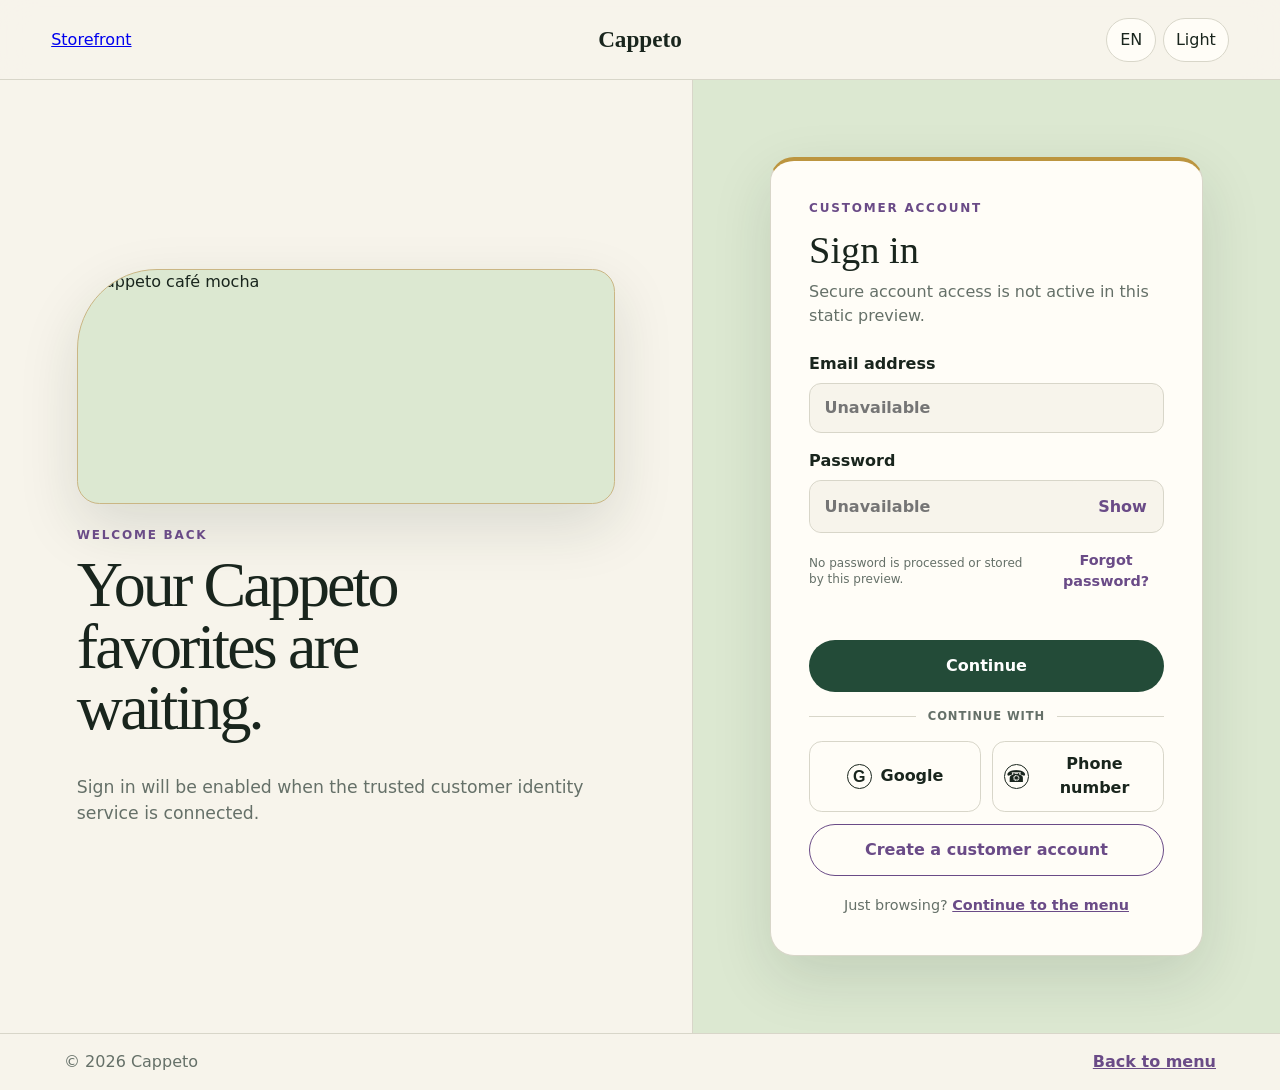
==== commit bd073bce: "Fix public language switching and shared header (#28) ### Motivation - Repair broken, fragmented Eng" ====
--- a/login.html
+++ b/login.html
@@ -22,46 +22,50 @@
 <link rel="canonical" href="https://unike0dd.github.io/capetto-end-consumers/login.html">
 <title>Cappeto · Customer sign in</title>
 <link rel="stylesheet" href="login.css?v=auth-boundary-3">
+<link rel="stylesheet" href="public-header.css?v=shared-header-1">
 <link rel="stylesheet" href="adaptive.css?v=adaptive-1">
-<link rel="stylesheet" href="public-header.css?v=review-28">
 <script src="adaptive.js?v=adaptive-1" defer></script>
-<script src="login.js?v=auth-boundary-3" defer></script>
+<script src="public-i18n.js?v=shared-i18n-1" defer></script>
+<script src="login.js?v=shared-i18n-1" defer></script>
 </head>
 <body>
-<a class="skip" href="#loginCard" data-i18n="skip">Skip to sign in</a>
+<a class="skip" href="#loginCard" data-i18n="skipSignIn">Skip to sign in</a>
 <header class="public-header">
-<a class="brand public-header__brand" href="./" aria-label="Cappeto home"><span>C</span><strong>Cappeto</strong></a>
-<div class="preferences public-header__controls" aria-label="Display preferences">
-<button id="language" type="button" aria-pressed="false" aria-label="Cambiar a español">EN</button>
-<button id="theme" type="button" aria-pressed="false" aria-label="Switch to dark mode">Light</button>
-</div>
+  <a class="public-header__action" href="./" data-i18n="storefront">Storefront</a>
+  <a class="public-header__brand" href="./" data-i18n-aria-label="homeLabel" aria-label="Cappeto home">Cappeto</a>
+  <div class="public-header__controls">
+    <div class="public-header__preferences" role="group" data-i18n-aria-label="languageGroup" aria-label="Language and appearance">
+      <button class="public-header__button" data-language-control id="language" type="button" aria-pressed="false">EN</button>
+      <button class="public-header__button" data-theme-control id="theme" type="button" aria-pressed="false">Light</button>
+    </div>
+  </div>
 </header>
 <main>
 <section class="welcome" aria-labelledby="welcomeTitle">
-<div class="photo"><img src="https://unike0dd.github.io/cappeto/assets/products/04-cappeto-cafe-mocha.webp" alt="Cappeto café mocha" fetchpriority="high"></div>
+<div class="photo"><img src="https://unike0dd.github.io/cappeto/assets/products/04-cappeto-cafe-mocha.webp" data-i18n-alt="mochaAlt" alt="Cappeto café mocha" fetchpriority="high"></div>
 <div class="welcome-copy">
-<p class="eyebrow" data-i18n="eyebrow">WELCOME BACK</p>
-<h1 id="welcomeTitle">Your Cappeto favorites are waiting.</h1>
+<p class="eyebrow" data-i18n="welcomeBack">WELCOME BACK</p>
+<h1 id="welcomeTitle" data-i18n="welcomeTitle">Your Cappeto favorites are waiting.</h1>
 <p data-i18n="welcomeCopy">Sign in to review your bag, save favorites, and enjoy a quicker checkout when customer accounts become available.</p>
 </div>
 </section>
 <section class="panel">
 <form class="card" id="loginCard" novalidate>
-<div class="heading"><p class="eyebrow" data-i18n="account">CUSTOMER ACCOUNT</p><h2 data-i18n="signIn">Sign in</h2><p data-i18n="instruction">Enter the email and password connected to your account.</p></div>
-<label><span data-i18n="email">Email address</span><input id="email" name="email" type="email" autocomplete="username" inputmode="email" required placeholder="you@example.com"></label>
-<label><span data-i18n="password">Password</span><span class="password"><input id="password" name="password" type="password" autocomplete="current-password" minlength="8" required placeholder="Enter your password"><button id="showPassword" type="button" data-i18n="show" aria-label="Show password">Show</button></span></label>
+<div class="heading"><p class="eyebrow" data-i18n="customerAccount">CUSTOMER ACCOUNT</p><h2 data-i18n="signIn">Sign in</h2><p data-i18n="instruction">Enter the email and password connected to your account.</p></div>
+<label><span data-i18n="email">Email address</span><input id="email" name="email" type="email" autocomplete="username" inputmode="email" required data-i18n-placeholder="unavailablePlaceholder" placeholder="Unavailable"></label>
+<label><span data-i18n="password">Password</span><span class="password"><input id="password" name="password" type="password" autocomplete="current-password" minlength="8" required data-i18n-placeholder="unavailablePlaceholder" placeholder="Unavailable"><button id="showPassword" type="button" data-i18n="show" aria-label="Show password">Show</button></span></label>
 <div class="options"><span class="session-note" data-i18n="sessionOnly">For your protection, sign-in lasts for this browser session only.</span><button class="text" id="forgot" type="button" data-i18n="forgot">Forgot password?</button></div>
 <p class="message" id="message" role="status" aria-live="polite"></p>
 <button class="primary" type="submit" data-i18n="continue">Continue</button>
 <div class="divider provider-divider"><span data-i18n="continueWith">CONTINUE WITH</span></div>
-<div class="provider-options" aria-label="Other sign-in methods">
+<div class="provider-options" data-i18n-aria-label="otherMethods" aria-label="Other sign-in methods">
   <button class="provider" id="googleLogin" type="button"><span class="provider-mark google-mark" aria-hidden="true">G</span><span data-i18n="google">Google</span></button>
-  <button class="provider" id="phoneLogin" type="button"><span class="provider-mark" aria-hidden="true">☎</span><span data-i18n="phone">Phone Number</span></button>
+  <button class="provider" id="phoneLogin" type="button"><span class="provider-mark" aria-hidden="true">☎</span><span data-i18n="phone">Phone number</span></button>
 </div>
-<button class="secondary" id="create" type="button" data-i18n="create">Create a customer account</button>
-<p class="browse"><span data-i18n="noAccount">Just browsing?</span> <a href="./" data-i18n="menu">Continue to the menu</a></p>
+<button class="secondary" id="create" type="button" data-i18n="createCustomer">Create a customer account</button>
+<p class="browse"><span data-i18n="justBrowsing">Just browsing?</span> <a href="./" data-i18n="continueMenu">Continue to the menu</a></p>
 </form>
 </section>
 </main>
-<footer><span>© 2026 Cappeto</span><a href="./" data-i18n="back">Back to menu</a></footer>
+<footer><span>© 2026 Cappeto</span><a href="./" data-i18n="backMenu">Back to menu</a></footer>
 </body></html>
--- a/login.css
+++ b/login.css
@@ -1 +1 @@
-:root{--bg:#f7f4eb;--surface:#fffdf7;--ink:#19251d;--muted:#657068;--green:#234b38;--soft:#dce8d1;--purple:#6a4b87;--gold:#bc953f;--line:#d8d6c9;--danger:#a12d2d;--shadow:0 22px 60px rgba(27,44,34,.13)}*{box-sizing:border-box}html{min-height:100%;color-scheme:light}body{min-height:100vh;margin:0;background:var(--bg);color:var(--ink);font-family:Inter,ui-sans-serif,system-ui,-apple-system,"Segoe UI",sans-serif;line-height:1.5}button,input{font:inherit}.skip{position:fixed;top:-5rem;left:1rem;z-index:30;padding:.75rem 1rem;background:var(--ink);color:var(--surface);border-radius:.6rem}.skip:focus{top:1rem}header{min-height:4.75rem;display:flex;align-items:center;justify-content:space-between;gap:1rem;padding:.8rem clamp(1rem,5vw,4.5rem);border-bottom:1px solid var(--line);background:color-mix(in srgb,var(--bg) 92%,transparent);backdrop-filter:blur(15px)}.brand{display:flex;align-items:center;gap:.65rem;color:var(--ink);text-decoration:none;font-size:1.2rem}.brand span{background-repeat:no-repeat;background-position:center;background-size:cover;display:grid;place-items:center;width:2.35rem;height:2.35rem;border-radius:50%;background:var(--green);color:#fff;border:2px solid var(--gold);font:1.5rem Georgia,serif}.preferences{display:flex;gap:.55rem}.preferences button,.password button,.text{border:0;cursor:pointer;color:var(--ink)}.preferences button{min-height:2.75rem;padding:.55rem .85rem;border:1px solid var(--line);border-radius:99px;background:var(--surface);font-weight:700}main{min-height:calc(100vh - 8.5rem);display:grid;grid-template-columns:minmax(20rem,1fr) minmax(23rem,.85fr);max-width:1400px;margin:auto}.welcome,.panel{padding:clamp(2rem,6vw,6rem)}.welcome{display:flex;flex-direction:column;justify-content:center;gap:1.35rem}.eyebrow{margin:0 0 .65rem;color:var(--purple);font-size:.75rem;font-weight:850;letter-spacing:.15em}.welcome h1{max-width:11ch;margin:0 0 1.2rem;font:clamp(2.7rem,5vw,5.7rem)/.96 Georgia,serif;letter-spacing:-.045em}.welcome-copy>p:not(.eyebrow){max-width:37rem;color:var(--muted);font-size:1.08rem}.photo{max-width:38rem;aspect-ratio:16/7;margin-top:0;overflow:hidden;border:1px solid color-mix(in srgb,var(--gold) 50%,var(--line));border-radius:5rem 1.4rem 1.4rem 1.4rem;box-shadow:var(--shadow);background:var(--soft)}.photo img{width:100%;height:100%;object-fit:cover}.welcome-copy{display:flex;flex-direction:column}.welcome-copy h1{order:1}.welcome-copy .eyebrow{order:0}.welcome-copy>p:last-child{order:2}.panel{display:grid;place-items:center;background:var(--soft);border-left:1px solid var(--line)}.card{width:min(100%,31rem);padding:clamp(1.4rem,4vw,2.4rem);background:var(--surface);border:1px solid var(--line);border-top:4px solid var(--gold);border-radius:1.5rem;box-shadow:var(--shadow)}.heading h2{margin:.1rem 0 .5rem;font:2.4rem Georgia,serif}.heading>p:last-child{color:var(--muted);margin:0 0 1.5rem}.card>label{display:grid;gap:.45rem;margin:1rem 0;font-weight:750}.card input[type=email],.card input[type=password]{width:100%;min-height:3.15rem;padding:.75rem .9rem;border:1px solid var(--line);border-radius:.75rem;background:var(--bg);color:var(--ink)}input:focus-visible,button:focus-visible,a:focus-visible{outline:3px solid color-mix(in srgb,var(--purple) 38%,transparent);outline-offset:2px}.password{display:grid;grid-template-columns:1fr auto;align-items:center;border:1px solid var(--line);border-radius:.75rem;background:var(--bg);overflow:hidden}.password input[type=password],.password input[type=text]{border:0}.password button{height:100%;padding:0 1rem;background:transparent;font-weight:750;color:var(--purple)}.options{display:flex;align-items:center;justify-content:space-between;gap:1rem;margin:.8rem 0 1rem;font-size:.9rem}.text{background:transparent;color:var(--purple);font-weight:750}.message{min-height:1.5rem;margin:.4rem 0;color:var(--danger);font-size:.9rem}.primary,.secondary{width:100%;min-height:3.2rem;padding:.75rem 1rem;border-radius:99px;font-weight:800;cursor:pointer}.primary{border:0;background:var(--green);color:#fff}.primary:hover{background:var(--purple)}.secondary{border:1px solid var(--purple);background:transparent;color:var(--purple)}.divider{display:flex;align-items:center;gap:.75rem;margin:1rem 0;color:var(--muted);font-size:.85rem}.divider:before,.divider:after{content:"";height:1px;flex:1;background:var(--line)}.provider-divider span{font-size:.72rem;font-weight:800;letter-spacing:.08em;white-space:nowrap}.browse{text-align:center;color:var(--muted);font-size:.9rem;margin:1.2rem 0 0}.browse a,footer a{color:var(--purple);font-weight:750}footer{display:flex;justify-content:space-between;gap:1rem;padding:1rem clamp(1rem,5vw,4.5rem);color:var(--muted);border-top:1px solid var(--line)}html[data-theme=dark]{--bg:#101812;--surface:#19241c;--ink:#f5f1e7;--muted:#b7c0b8;--green:#5e936e;--soft:#293e2e;--purple:#c09bdc;--gold:#d2ae59;--line:#3c4b40;--danger:#ffaaaa;--shadow:0 22px 60px rgba(0,0,0,.34);color-scheme:dark}@media(max-width:850px){main{grid-template-columns:1fr}.welcome{padding-bottom:2rem}.welcome h1{font-size:clamp(2.7rem,9vw,4.8rem)}.photo{aspect-ratio:16/6}.panel{border-left:0;border-top:1px solid var(--line);padding-top:2.5rem}}@media(max-width:480px){header{align-items:flex-start}.brand strong{display:none}.preferences{flex-wrap:wrap;justify-content:flex-end}.preferences button{font-size:.78rem;padding:.5rem .65rem}.welcome,.panel{padding:2rem 1rem}.photo{aspect-ratio:4/3;border-radius:3rem 1rem 1rem}.card{padding:1.25rem}.options{align-items:flex-start;flex-direction:column}.welcome h1{font-size:3rem}footer{flex-direction:column;text-align:center}}@media(prefers-reduced-motion:reduce){*{scroll-behavior:auto!important;transition:none!important}}@media(forced-colors:active){.primary,.secondary,.preferences button,.provider{border:2px solid ButtonText}}.provider-options{display:grid;grid-template-columns:repeat(2,minmax(0,1fr));gap:.65rem;margin-bottom:.8rem}.provider{display:flex;align-items:center;justify-content:center;gap:.55rem;width:100%;min-height:3rem;padding:.65rem .7rem;border:1px solid var(--line);border-radius:.8rem;background:var(--surface);color:var(--ink);font-weight:750;cursor:pointer}.provider:hover,.provider:focus-visible{border-color:var(--gold);background:var(--purple);color:#fff;box-shadow:inset 0 0 0 1px var(--gold)}.provider-mark{display:grid;place-items:center;flex:0 0 auto;width:1.55rem;height:1.55rem;border:1px solid currentColor;border-radius:50%;font-weight:850}.google-mark{font-family:Arial,sans-serif}.session-note{max-width:24rem;color:var(--muted);font-size:.75rem;line-height:1.35}@media(max-width:540px){.options{align-items:flex-start;flex-direction:column}.options .text{align-self:flex-end}.provider-options{grid-template-columns:1fr}}+:root{--bg:#f7f4eb;--surface:#fffdf7;--ink:#19251d;--muted:#657068;--green:#234b38;--soft:#dce8d1;--purple:#6a4b87;--gold:#bc953f;--line:#d8d6c9;--danger:#a12d2d;--shadow:0 22px 60px rgba(27,44,34,.13)}*{box-sizing:border-box}html{min-height:100%;color-scheme:light}body{min-height:100vh;margin:0;background:var(--bg);color:var(--ink);font-family:Inter,ui-sans-serif,system-ui,-apple-system,"Segoe UI",sans-serif;line-height:1.5}button,input{font:inherit}.skip{position:fixed;top:-5rem;left:1rem;z-index:30;padding:.75rem 1rem;background:var(--ink);color:var(--surface);border-radius:.6rem}.skip:focus{top:1rem}header{min-height:4.75rem;display:flex;align-items:center;justify-content:space-between;gap:1rem;padding:.8rem clamp(1rem,5vw,4.5rem);border-bottom:1px solid var(--line);background:color-mix(in srgb,var(--bg) 92%,transparent);backdrop-filter:blur(15px)}.brand{display:flex;align-items:center;gap:.65rem;color:var(--ink);text-decoration:none;font-size:1.2rem}.brand span{background-repeat:no-repeat;background-position:center;background-size:cover;display:grid;place-items:center;width:2.35rem;height:2.35rem;border-radius:50%;background:var(--green);color:#fff;border:2px solid var(--gold);font:1.5rem Georgia,serif}.preferences{display:flex;gap:.55rem}.preferences button,.password button,.text{border:0;cursor:pointer;color:var(--ink)}.preferences button{min-height:2.75rem;padding:.55rem .85rem;border:1px solid var(--line);border-radius:99px;background:var(--surface);font-weight:700}main{min-height:calc(100vh - 8.5rem);display:grid;grid-template-columns:minmax(20rem,1fr) minmax(23rem,.85fr);max-width:1400px;margin:auto}.welcome,.panel{padding:clamp(2rem,6vw,6rem)}.welcome{display:flex;flex-direction:column;justify-content:center;gap:1.35rem}.eyebrow{margin:0 0 .65rem;color:var(--purple);font-size:.75rem;font-weight:850;letter-spacing:.15em}.welcome h1{max-width:11ch;margin:0 0 1.2rem;font:clamp(2.7rem,5vw,5.7rem)/.96 Georgia,serif;letter-spacing:-.045em}.welcome-copy>p:not(.eyebrow){max-width:37rem;color:var(--muted);font-size:1.08rem}.photo{max-width:38rem;aspect-ratio:16/7;margin-top:0;overflow:hidden;border:1px solid color-mix(in srgb,var(--gold) 50%,var(--line));border-radius:5rem 1.4rem 1.4rem 1.4rem;box-shadow:var(--shadow);background:var(--soft)}.photo img{width:100%;height:100%;object-fit:cover}.welcome-copy{display:flex;flex-direction:column}.welcome-copy h1{order:1}.welcome-copy .eyebrow{order:0}.welcome-copy>p:last-child{order:2}.panel{display:grid;place-items:center;background:var(--soft);border-left:1px solid var(--line)}.card{width:min(100%,31rem);padding:clamp(1.4rem,4vw,2.4rem);background:var(--surface);border:1px solid var(--line);border-top:4px solid var(--gold);border-radius:1.5rem;box-shadow:var(--shadow)}.heading h2{margin:.1rem 0 .5rem;font:2.4rem Georgia,serif}.heading>p:last-child{color:var(--muted);margin:0 0 1.5rem}.card>label{display:grid;gap:.45rem;margin:1rem 0;font-weight:750}.card input[type=email],.card input[type=password]{width:100%;min-height:3.15rem;padding:.75rem .9rem;border:1px solid var(--line);border-radius:.75rem;background:var(--bg);color:var(--ink)}input:focus-visible,button:focus-visible,a:focus-visible{outline:3px solid color-mix(in srgb,var(--purple) 38%,transparent);outline-offset:2px}.password{display:grid;grid-template-columns:1fr auto;align-items:center;border:1px solid var(--line);border-radius:.75rem;background:var(--bg);overflow:hidden}.password input[type=password],.password input[type=text]{border:0}.password button{height:100%;padding:0 1rem;background:transparent;font-weight:750;color:var(--purple)}.options{display:flex;align-items:center;justify-content:space-between;gap:1rem;margin:.8rem 0 1rem;font-size:.9rem}.text{background:transparent;color:var(--purple);font-weight:750}.message{min-height:1.5rem;margin:.4rem 0;color:var(--danger);font-size:.9rem}.primary,.secondary{width:100%;min-height:3.2rem;padding:.75rem 1rem;border-radius:99px;font-weight:800;cursor:pointer}.primary{border:0;background:var(--green);color:#fff}.primary:hover{background:var(--purple)}.secondary{border:1px solid var(--purple);background:transparent;color:var(--purple)}.divider{display:flex;align-items:center;gap:.75rem;margin:1rem 0;color:var(--muted);font-size:.85rem}.divider:before,.divider:after{content:"";height:1px;flex:1;background:var(--line)}.provider-divider span{font-size:.72rem;font-weight:800;letter-spacing:.08em;white-space:nowrap}.browse{text-align:center;color:var(--muted);font-size:.9rem;margin:1.2rem 0 0}.browse a,footer a{color:var(--purple);font-weight:750}footer{display:flex;justify-content:space-between;gap:1rem;padding:1rem clamp(1rem,5vw,4.5rem);color:var(--muted);border-top:1px solid var(--line)}html[data-theme=dark]{--bg:#101812;--surface:#19241c;--ink:#f5f1e7;--muted:#b7c0b8;--green:#5e936e;--soft:#293e2e;--purple:#c09bdc;--gold:#d2ae59;--line:#3c4b40;--danger:#ffaaaa;--shadow:0 22px 60px rgba(0,0,0,.34);color-scheme:dark}@media(max-width:850px){main{grid-template-columns:1fr}.welcome{padding-bottom:2rem}.welcome h1{font-size:clamp(2.7rem,9vw,4.8rem)}.photo{aspect-ratio:16/6}.panel{border-left:0;border-top:1px solid var(--line);padding-top:2.5rem}}@media(max-width:480px){header{align-items:flex-start}.brand strong{display:none}.preferences{flex-wrap:wrap;justify-content:flex-end}.preferences button{font-size:.78rem;padding:.5rem .65rem}.welcome,.panel{padding:2rem 1rem}.photo{aspect-ratio:4/3;border-radius:3rem 1rem 1rem}.card{padding:1.25rem}.options{align-items:flex-start;flex-direction:column}.welcome h1{font-size:3rem}footer{flex-direction:column;text-align:center}}@media(prefers-reduced-motion:reduce){*{scroll-behavior:auto!important;transition:none!important}}@media(forced-colors:active){.primary,.secondary,.preferences button,.provider{border:2px solid ButtonText}}.provider-options{display:grid;grid-template-columns:repeat(2,minmax(0,1fr));gap:.65rem;margin-bottom:.8rem}.provider{display:flex;align-items:center;justify-content:center;gap:.55rem;width:100%;min-height:3rem;padding:.65rem .7rem;border:1px solid var(--line);border-radius:.8rem;background:var(--surface);color:var(--ink);font-weight:750;cursor:pointer}.provider:hover,.provider:focus-visible{border-color:var(--gold);background:var(--purple);color:#fff;box-shadow:inset 0 0 0 1px var(--gold)}.provider-mark{display:grid;place-items:center;flex:0 0 auto;width:1.55rem;height:1.55rem;border:1px solid currentColor;border-radius:50%;font-weight:850}.google-mark{font-family:Arial,sans-serif}.session-note{max-width:24rem;color:var(--muted);font-size:.75rem;line-height:1.35}@media(max-width:540px){.options{align-items:flex-start;flex-direction:column}.options .text{align-self:flex-end}.provider-options{grid-template-columns:1fr}}
--- a/public-header.css
+++ b/public-header.css
@@ -1,30 +1,114 @@
-/* Shared public-header placement. Page-specific styles own color and typography. */
-.public-header .public-header__brand {
-  grid-column: 2;
+.public-header {
+  position: sticky;
+  top: 0;
+  z-index: 20;
+  display: grid;
+  grid-template-columns: minmax(0, 1fr) auto minmax(0, 1fr);
+  align-items: center;
+  gap: clamp(.6rem, 2vw, 1.5rem);
+  min-height: 5rem;
+  padding: .75rem clamp(1rem, 4vw, 4.5rem);
+  border-bottom: 1px solid var(--line);
+  background: color-mix(in srgb, var(--bg) 92%, transparent);
+  backdrop-filter: blur(16px);
 }
 
-@media (max-width:600px) {
+.public-header__action {
+  grid-column: 1;
+  justify-self: start;
+  min-width: 0;
+}
+
+.public-header .public-header__brand {
+  position: static;
+  grid-column: 2;
+  justify-self: center;
+  max-width: none;
+  color: var(--ink);
+  font: 700 clamp(1.15rem, 2vw, 1.45rem)/1.2 Georgia, serif;
+  text-decoration: none;
+  white-space: nowrap;
+  transform: none;
+}
+
+.public-header__controls {
+  grid-column: 3;
+  justify-self: end;
+  display: flex;
+  align-items: center;
+  gap: .45rem;
+}
+
+.public-header__preferences {
+  display: flex;
+  align-items: center;
+  gap: .4rem;
+}
+
+.public-header__button {
+  min-width: 3.15rem;
+  min-height: 2.75rem;
+  padding: .5rem .75rem;
+  border: 1px solid var(--line);
+  border-radius: 99px;
+  background: var(--surface);
+  color: var(--ink);
+  font: 700 1rem/1.2 inherit;
+  cursor: pointer;
+}
+
+.public-header__button:focus-visible,
+.public-header__action:focus-visible,
+.public-header__brand:focus-visible {
+  outline: 3px solid color-mix(in srgb, var(--purple) 38%, transparent);
+  outline-offset: 3px;
+}
+
+@media (max-width: 600px) {
   .public-header {
-    display: grid;
+    position: relative;
     grid-template-columns: minmax(0, 1fr) auto;
     grid-template-areas:
       "brand controls"
-      "auth auth";
+      "action action";
+    gap: .55rem;
+    padding: .65rem 1rem;
   }
 
   .public-header .public-header__brand {
     grid-area: brand;
     grid-column: auto;
-    min-width: 0;
     justify-self: start;
   }
 
-  .public-header .public-header__controls {
+  .public-header__controls {
     grid-area: controls;
-    justify-self: end;
   }
 
-  .public-header .public-header__auth {
-    grid-area: auth;
+  .public-header__action {
+    grid-area: action;
+    justify-self: start;
+  }
+
+  .public-header__button {
+    min-width: 2.8rem;
+    padding: .45rem .6rem;
+    font-size: .82rem;
   }
 }
+
+@media (max-width: 360px) {
+  .public-header {
+    padding-inline: .65rem;
+  }
+
+  .public-header__controls,
+  .public-header__preferences {
+    gap: .25rem;
+  }
+
+  .public-header__button {
+    min-width: 2.65rem;
+    padding-inline: .45rem;
+  }
+}
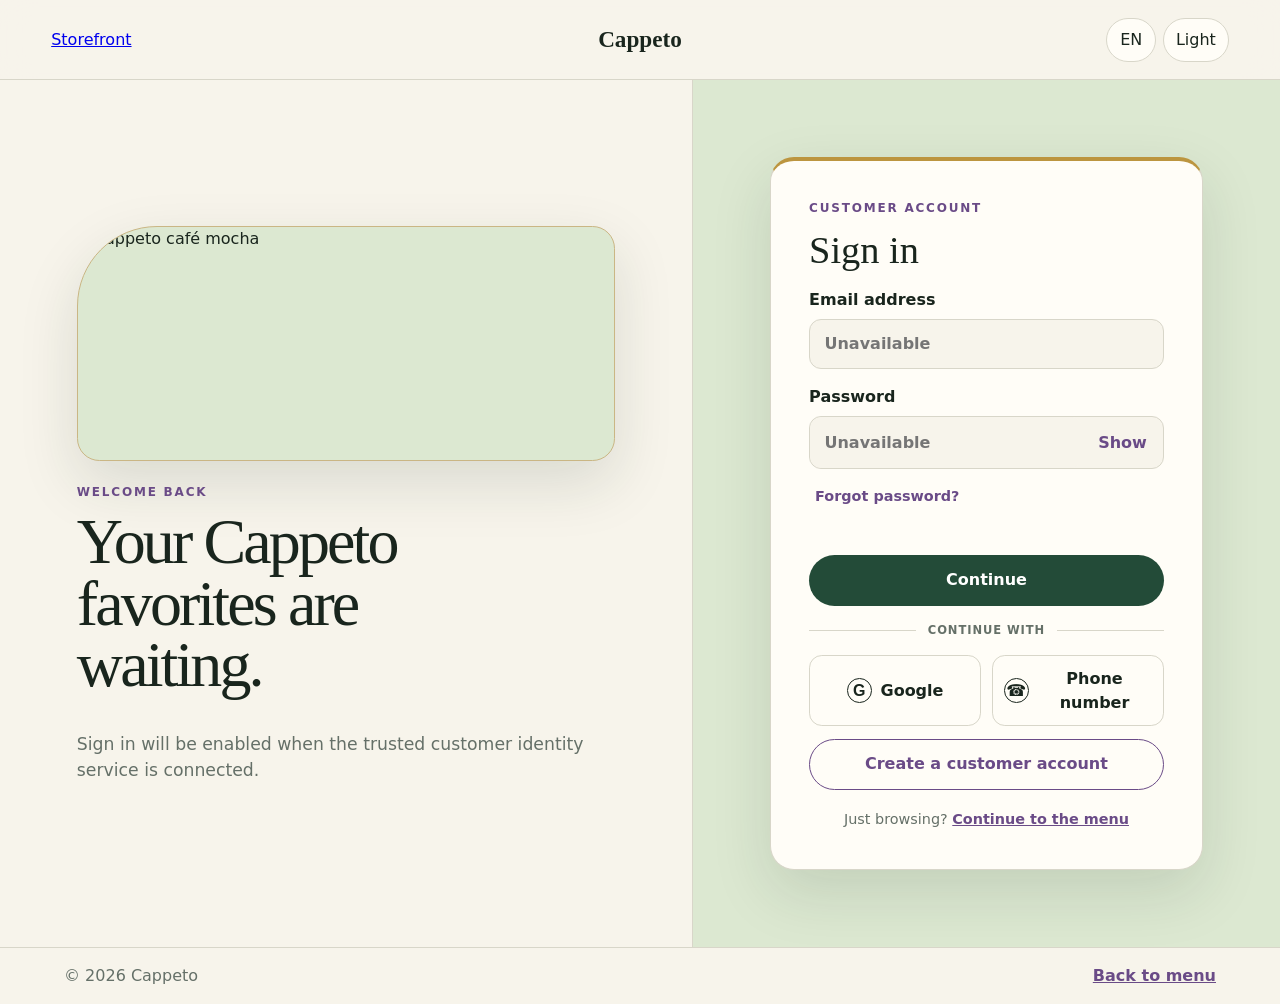
==== commit d20d7a7d: "Remove static preview notices" ====
--- a/login.html
+++ b/login.html
@@ -22,7 +22,7 @@
 <link rel="canonical" href="https://unike0dd.github.io/capetto-end-consumers/login.html">
 <title>Cappeto · Customer sign in</title>
 <link rel="stylesheet" href="login.css?v=auth-boundary-3">
-<link rel="stylesheet" href="public-header.css?v=shared-header-1">
+<link rel="stylesheet" href="public-header.css?v=shared-header-2">
 <link rel="stylesheet" href="adaptive.css?v=adaptive-1">
 <script src="adaptive.js?v=adaptive-1" defer></script>
 <script src="public-i18n.js?v=shared-i18n-1" defer></script>
@@ -51,10 +51,10 @@
 </section>
 <section class="panel">
 <form class="card" id="loginCard" novalidate>
-<div class="heading"><p class="eyebrow" data-i18n="customerAccount">CUSTOMER ACCOUNT</p><h2 data-i18n="signIn">Sign in</h2><p data-i18n="instruction">Enter the email and password connected to your account.</p></div>
+<div class="heading"><p class="eyebrow" data-i18n="customerAccount">CUSTOMER ACCOUNT</p><h2 data-i18n="signIn">Sign in</h2></div>
 <label><span data-i18n="email">Email address</span><input id="email" name="email" type="email" autocomplete="username" inputmode="email" required data-i18n-placeholder="unavailablePlaceholder" placeholder="Unavailable"></label>
 <label><span data-i18n="password">Password</span><span class="password"><input id="password" name="password" type="password" autocomplete="current-password" minlength="8" required data-i18n-placeholder="unavailablePlaceholder" placeholder="Unavailable"><button id="showPassword" type="button" data-i18n="show" aria-label="Show password">Show</button></span></label>
-<div class="options"><span class="session-note" data-i18n="sessionOnly">For your protection, sign-in lasts for this browser session only.</span><button class="text" id="forgot" type="button" data-i18n="forgot">Forgot password?</button></div>
+<div class="options options-single"><button class="text" id="forgot" type="button" data-i18n="forgot">Forgot password?</button></div>
 <p class="message" id="message" role="status" aria-live="polite"></p>
 <button class="primary" type="submit" data-i18n="continue">Continue</button>
 <div class="divider provider-divider"><span data-i18n="continueWith">CONTINUE WITH</span></div>
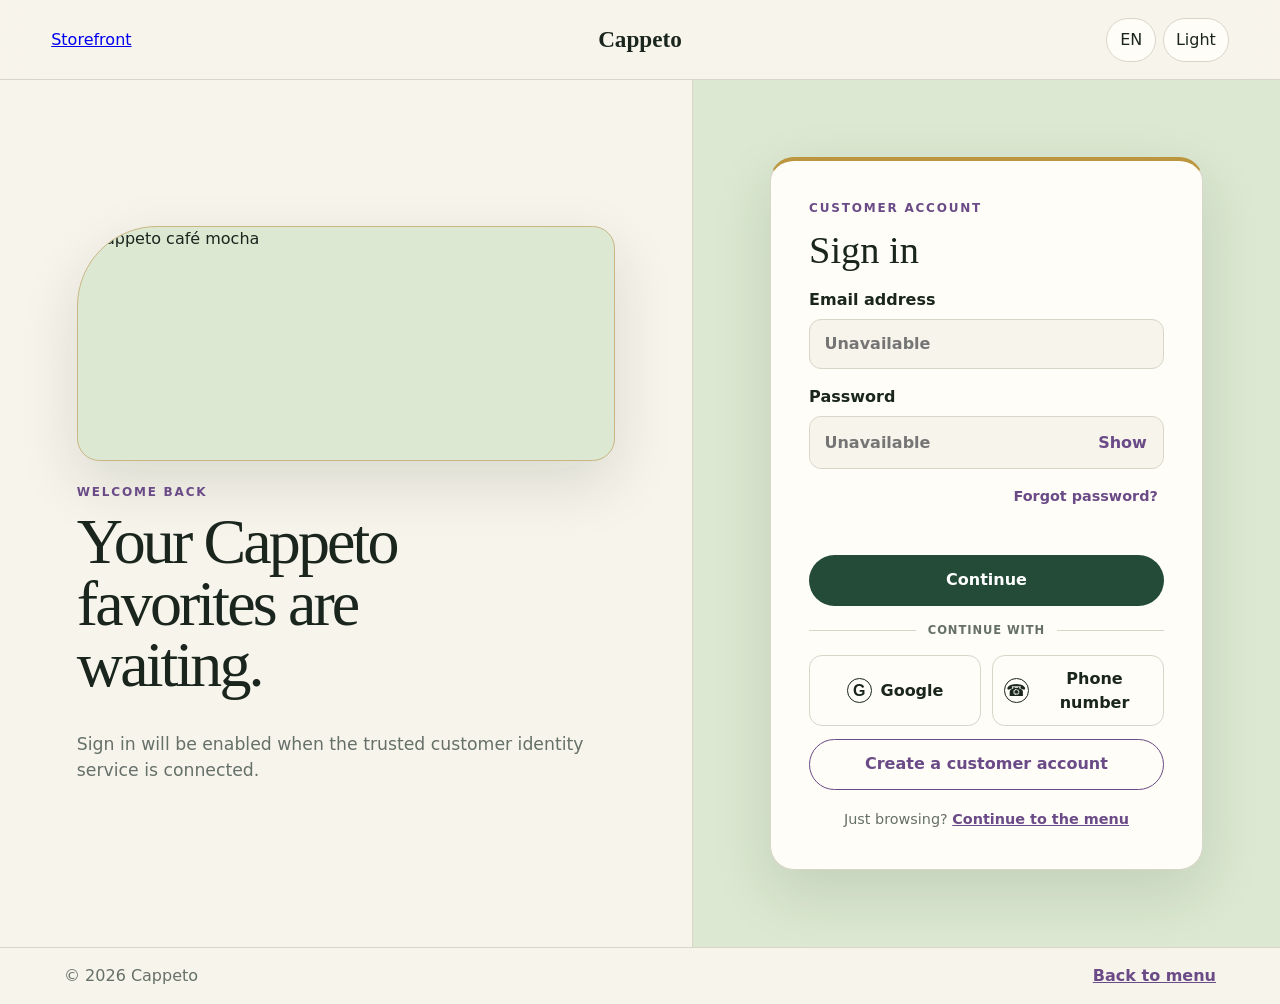
==== commit 6bd1ff55: "Refresh login style asset" ====
--- a/login.html
+++ b/login.html
@@ -21,7 +21,7 @@
 <meta name="twitter:card" content="summary_large_image">
 <link rel="canonical" href="https://unike0dd.github.io/capetto-end-consumers/login.html">
 <title>Cappeto · Customer sign in</title>
-<link rel="stylesheet" href="login.css?v=auth-boundary-3">
+<link rel="stylesheet" href="login.css?v=auth-boundary-4">
 <link rel="stylesheet" href="public-header.css?v=shared-header-2">
 <link rel="stylesheet" href="adaptive.css?v=adaptive-1">
 <script src="adaptive.js?v=adaptive-1" defer></script>
--- a/login.css
+++ b/login.css
@@ -1 +1,3 @@
 :root{--bg:#f7f4eb;--surface:#fffdf7;--ink:#19251d;--muted:#657068;--green:#234b38;--soft:#dce8d1;--purple:#6a4b87;--gold:#bc953f;--line:#d8d6c9;--danger:#a12d2d;--shadow:0 22px 60px rgba(27,44,34,.13)}*{box-sizing:border-box}html{min-height:100%;color-scheme:light}body{min-height:100vh;margin:0;background:var(--bg);color:var(--ink);font-family:Inter,ui-sans-serif,system-ui,-apple-system,"Segoe UI",sans-serif;line-height:1.5}button,input{font:inherit}.skip{position:fixed;top:-5rem;left:1rem;z-index:30;padding:.75rem 1rem;background:var(--ink);color:var(--surface);border-radius:.6rem}.skip:focus{top:1rem}header{min-height:4.75rem;display:flex;align-items:center;justify-content:space-between;gap:1rem;padding:.8rem clamp(1rem,5vw,4.5rem);border-bottom:1px solid var(--line);background:color-mix(in srgb,var(--bg) 92%,transparent);backdrop-filter:blur(15px)}.brand{display:flex;align-items:center;gap:.65rem;color:var(--ink);text-decoration:none;font-size:1.2rem}.brand span{background-repeat:no-repeat;background-position:center;background-size:cover;display:grid;place-items:center;width:2.35rem;height:2.35rem;border-radius:50%;background:var(--green);color:#fff;border:2px solid var(--gold);font:1.5rem Georgia,serif}.preferences{display:flex;gap:.55rem}.preferences button,.password button,.text{border:0;cursor:pointer;color:var(--ink)}.preferences button{min-height:2.75rem;padding:.55rem .85rem;border:1px solid var(--line);border-radius:99px;background:var(--surface);font-weight:700}main{min-height:calc(100vh - 8.5rem);display:grid;grid-template-columns:minmax(20rem,1fr) minmax(23rem,.85fr);max-width:1400px;margin:auto}.welcome,.panel{padding:clamp(2rem,6vw,6rem)}.welcome{display:flex;flex-direction:column;justify-content:center;gap:1.35rem}.eyebrow{margin:0 0 .65rem;color:var(--purple);font-size:.75rem;font-weight:850;letter-spacing:.15em}.welcome h1{max-width:11ch;margin:0 0 1.2rem;font:clamp(2.7rem,5vw,5.7rem)/.96 Georgia,serif;letter-spacing:-.045em}.welcome-copy>p:not(.eyebrow){max-width:37rem;color:var(--muted);font-size:1.08rem}.photo{max-width:38rem;aspect-ratio:16/7;margin-top:0;overflow:hidden;border:1px solid color-mix(in srgb,var(--gold) 50%,var(--line));border-radius:5rem 1.4rem 1.4rem 1.4rem;box-shadow:var(--shadow);background:var(--soft)}.photo img{width:100%;height:100%;object-fit:cover}.welcome-copy{display:flex;flex-direction:column}.welcome-copy h1{order:1}.welcome-copy .eyebrow{order:0}.welcome-copy>p:last-child{order:2}.panel{display:grid;place-items:center;background:var(--soft);border-left:1px solid var(--line)}.card{width:min(100%,31rem);padding:clamp(1.4rem,4vw,2.4rem);background:var(--surface);border:1px solid var(--line);border-top:4px solid var(--gold);border-radius:1.5rem;box-shadow:var(--shadow)}.heading h2{margin:.1rem 0 .5rem;font:2.4rem Georgia,serif}.heading>p:last-child{color:var(--muted);margin:0 0 1.5rem}.card>label{display:grid;gap:.45rem;margin:1rem 0;font-weight:750}.card input[type=email],.card input[type=password]{width:100%;min-height:3.15rem;padding:.75rem .9rem;border:1px solid var(--line);border-radius:.75rem;background:var(--bg);color:var(--ink)}input:focus-visible,button:focus-visible,a:focus-visible{outline:3px solid color-mix(in srgb,var(--purple) 38%,transparent);outline-offset:2px}.password{display:grid;grid-template-columns:1fr auto;align-items:center;border:1px solid var(--line);border-radius:.75rem;background:var(--bg);overflow:hidden}.password input[type=password],.password input[type=text]{border:0}.password button{height:100%;padding:0 1rem;background:transparent;font-weight:750;color:var(--purple)}.options{display:flex;align-items:center;justify-content:space-between;gap:1rem;margin:.8rem 0 1rem;font-size:.9rem}.text{background:transparent;color:var(--purple);font-weight:750}.message{min-height:1.5rem;margin:.4rem 0;color:var(--danger);font-size:.9rem}.primary,.secondary{width:100%;min-height:3.2rem;padding:.75rem 1rem;border-radius:99px;font-weight:800;cursor:pointer}.primary{border:0;background:var(--green);color:#fff}.primary:hover{background:var(--purple)}.secondary{border:1px solid var(--purple);background:transparent;color:var(--purple)}.divider{display:flex;align-items:center;gap:.75rem;margin:1rem 0;color:var(--muted);font-size:.85rem}.divider:before,.divider:after{content:"";height:1px;flex:1;background:var(--line)}.provider-divider span{font-size:.72rem;font-weight:800;letter-spacing:.08em;white-space:nowrap}.browse{text-align:center;color:var(--muted);font-size:.9rem;margin:1.2rem 0 0}.browse a,footer a{color:var(--purple);font-weight:750}footer{display:flex;justify-content:space-between;gap:1rem;padding:1rem clamp(1rem,5vw,4.5rem);color:var(--muted);border-top:1px solid var(--line)}html[data-theme=dark]{--bg:#101812;--surface:#19241c;--ink:#f5f1e7;--muted:#b7c0b8;--green:#5e936e;--soft:#293e2e;--purple:#c09bdc;--gold:#d2ae59;--line:#3c4b40;--danger:#ffaaaa;--shadow:0 22px 60px rgba(0,0,0,.34);color-scheme:dark}@media(max-width:850px){main{grid-template-columns:1fr}.welcome{padding-bottom:2rem}.welcome h1{font-size:clamp(2.7rem,9vw,4.8rem)}.photo{aspect-ratio:16/6}.panel{border-left:0;border-top:1px solid var(--line);padding-top:2.5rem}}@media(max-width:480px){header{align-items:flex-start}.brand strong{display:none}.preferences{flex-wrap:wrap;justify-content:flex-end}.preferences button{font-size:.78rem;padding:.5rem .65rem}.welcome,.panel{padding:2rem 1rem}.photo{aspect-ratio:4/3;border-radius:3rem 1rem 1rem}.card{padding:1.25rem}.options{align-items:flex-start;flex-direction:column}.welcome h1{font-size:3rem}footer{flex-direction:column;text-align:center}}@media(prefers-reduced-motion:reduce){*{scroll-behavior:auto!important;transition:none!important}}@media(forced-colors:active){.primary,.secondary,.preferences button,.provider{border:2px solid ButtonText}}.provider-options{display:grid;grid-template-columns:repeat(2,minmax(0,1fr));gap:.65rem;margin-bottom:.8rem}.provider{display:flex;align-items:center;justify-content:center;gap:.55rem;width:100%;min-height:3rem;padding:.65rem .7rem;border:1px solid var(--line);border-radius:.8rem;background:var(--surface);color:var(--ink);font-weight:750;cursor:pointer}.provider:hover,.provider:focus-visible{border-color:var(--gold);background:var(--purple);color:#fff;box-shadow:inset 0 0 0 1px var(--gold)}.provider-mark{display:grid;place-items:center;flex:0 0 auto;width:1.55rem;height:1.55rem;border:1px solid currentColor;border-radius:50%;font-weight:850}.google-mark{font-family:Arial,sans-serif}.session-note{max-width:24rem;color:var(--muted);font-size:.75rem;line-height:1.35}@media(max-width:540px){.options{align-items:flex-start;flex-direction:column}.options .text{align-self:flex-end}.provider-options{grid-template-columns:1fr}}
+
+.options-single{justify-content:flex-end}
--- a/public-header.css
+++ b/public-header.css
@@ -112,3 +112,28 @@
     padding-inline: .45rem;
   }
 }
+
+
+/* Keep public navigation aligned in one row at every viewport */
+@media (max-width: 600px) {
+  .public-header {
+    position: relative;
+    grid-template-columns: minmax(3.5rem, 1fr) auto minmax(0, 1fr);
+    grid-template-areas: "action brand controls";
+    gap: .3rem;
+    min-height: 4.5rem;
+    padding: .55rem .65rem;
+  }
+  .public-header__action { grid-area: action; grid-column: auto; align-self: center; justify-self: start; font-size: .72rem; white-space: nowrap; }
+  .public-header .public-header__brand { grid-area: brand; grid-column: auto; align-self: center; justify-self: center; font-size: 1rem; }
+  .public-header__controls { grid-area: controls; grid-column: auto; justify-self: end; flex-wrap: nowrap; gap: .2rem; }
+  .public-header__preferences { flex-wrap: nowrap; gap: .2rem; }
+  .public-header__button { min-width: 2.35rem; min-height: 2.5rem; padding: .35rem .42rem; font-size: .72rem; }
+}
+@media (max-width: 360px) {
+  .public-header { grid-template-columns: minmax(3.35rem, 1fr) auto minmax(0, 1fr); gap: .2rem; padding-inline: .45rem; }
+  .public-header__action { font-size: .68rem; }
+  .public-header .public-header__brand { font-size: .92rem; }
+  .public-header__controls,.public-header__preferences { gap: .12rem; }
+  .public-header__button { min-width: 2.2rem; min-height: 2.4rem; padding-inline: .32rem; font-size: .68rem; }
+}
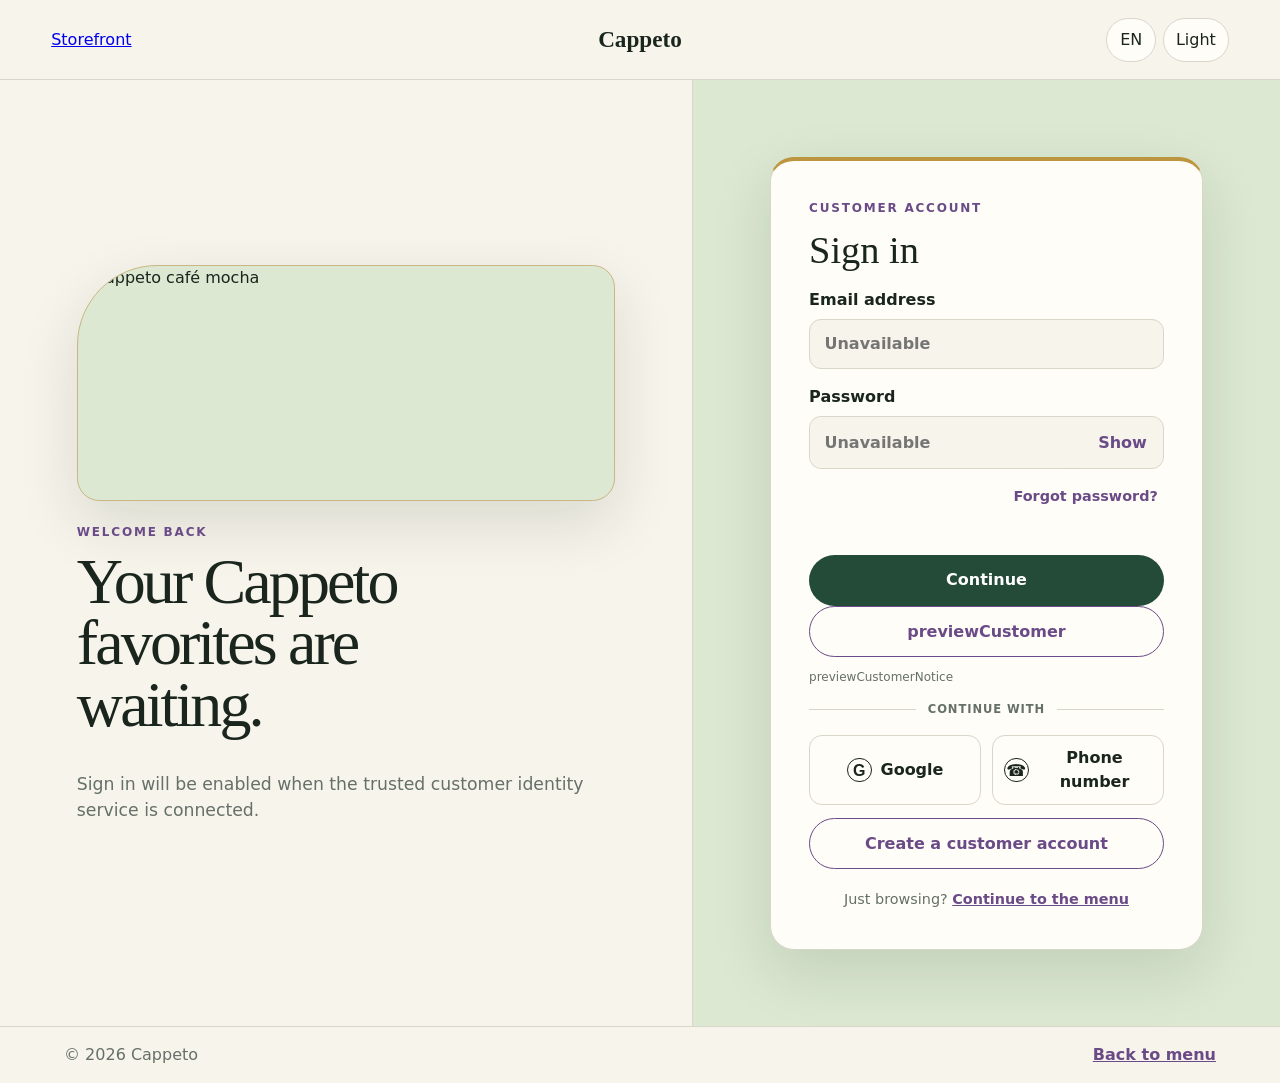
==== commit fc8abe75: "Enable session-only internal preview" ====
--- a/login.html
+++ b/login.html
@@ -57,6 +57,8 @@
 <div class="options options-single"><button class="text" id="forgot" type="button" data-i18n="forgot">Forgot password?</button></div>
 <p class="message" id="message" role="status" aria-live="polite"></p>
 <button class="primary" type="submit" data-i18n="continue">Continue</button>
+<button class="secondary" id="previewCustomer" type="button" data-i18n="previewCustomer">Preview customer account</button>
+<p class="session-note" data-i18n="previewCustomerNotice">Preview access is session-only and is not production authentication.</p>
 <div class="divider provider-divider"><span data-i18n="continueWith">CONTINUE WITH</span></div>
 <div class="provider-options" data-i18n-aria-label="otherMethods" aria-label="Other sign-in methods">
   <button class="provider" id="googleLogin" type="button"><span class="provider-mark google-mark" aria-hidden="true">G</span><span data-i18n="google">Google</span></button>
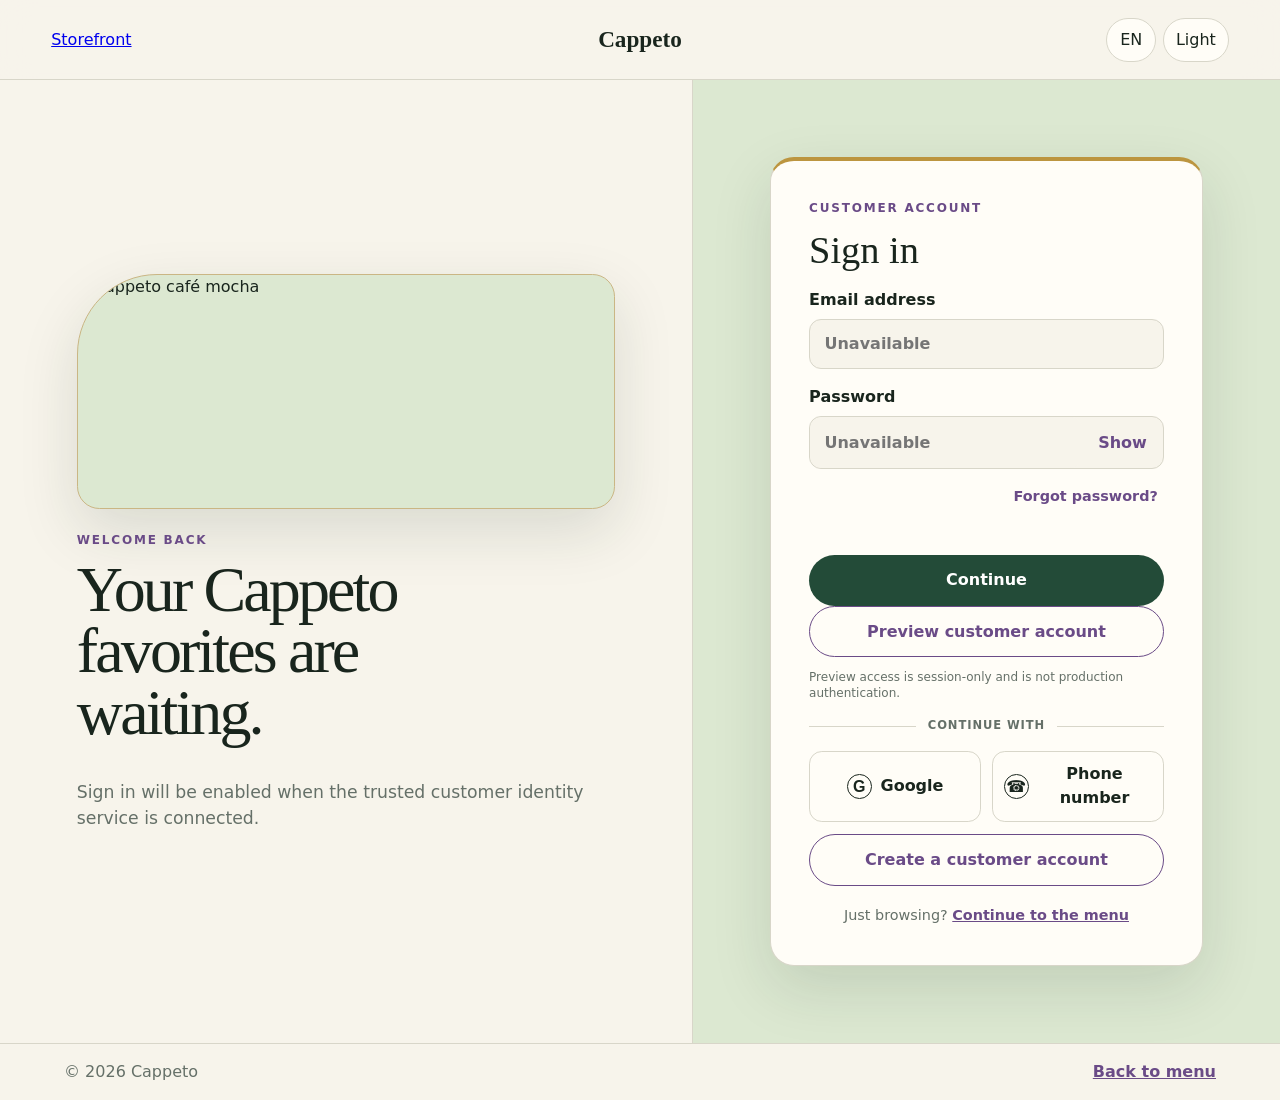
==== commit 3fa149b9: "fix: clear preview state and refresh preview assets" ====
--- a/login.html
+++ b/login.html
@@ -25,8 +25,8 @@
 <link rel="stylesheet" href="public-header.css?v=shared-header-2">
 <link rel="stylesheet" href="adaptive.css?v=adaptive-1">
 <script src="adaptive.js?v=adaptive-1" defer></script>
-<script src="public-i18n.js?v=shared-i18n-1" defer></script>
-<script src="login.js?v=shared-i18n-1" defer></script>
+<script src="public-i18n.js?v=preview-session-1" defer></script>
+<script src="login.js?v=preview-session-1" defer></script>
 </head>
 <body>
 <a class="skip" href="#loginCard" data-i18n="skipSignIn">Skip to sign in</a>
